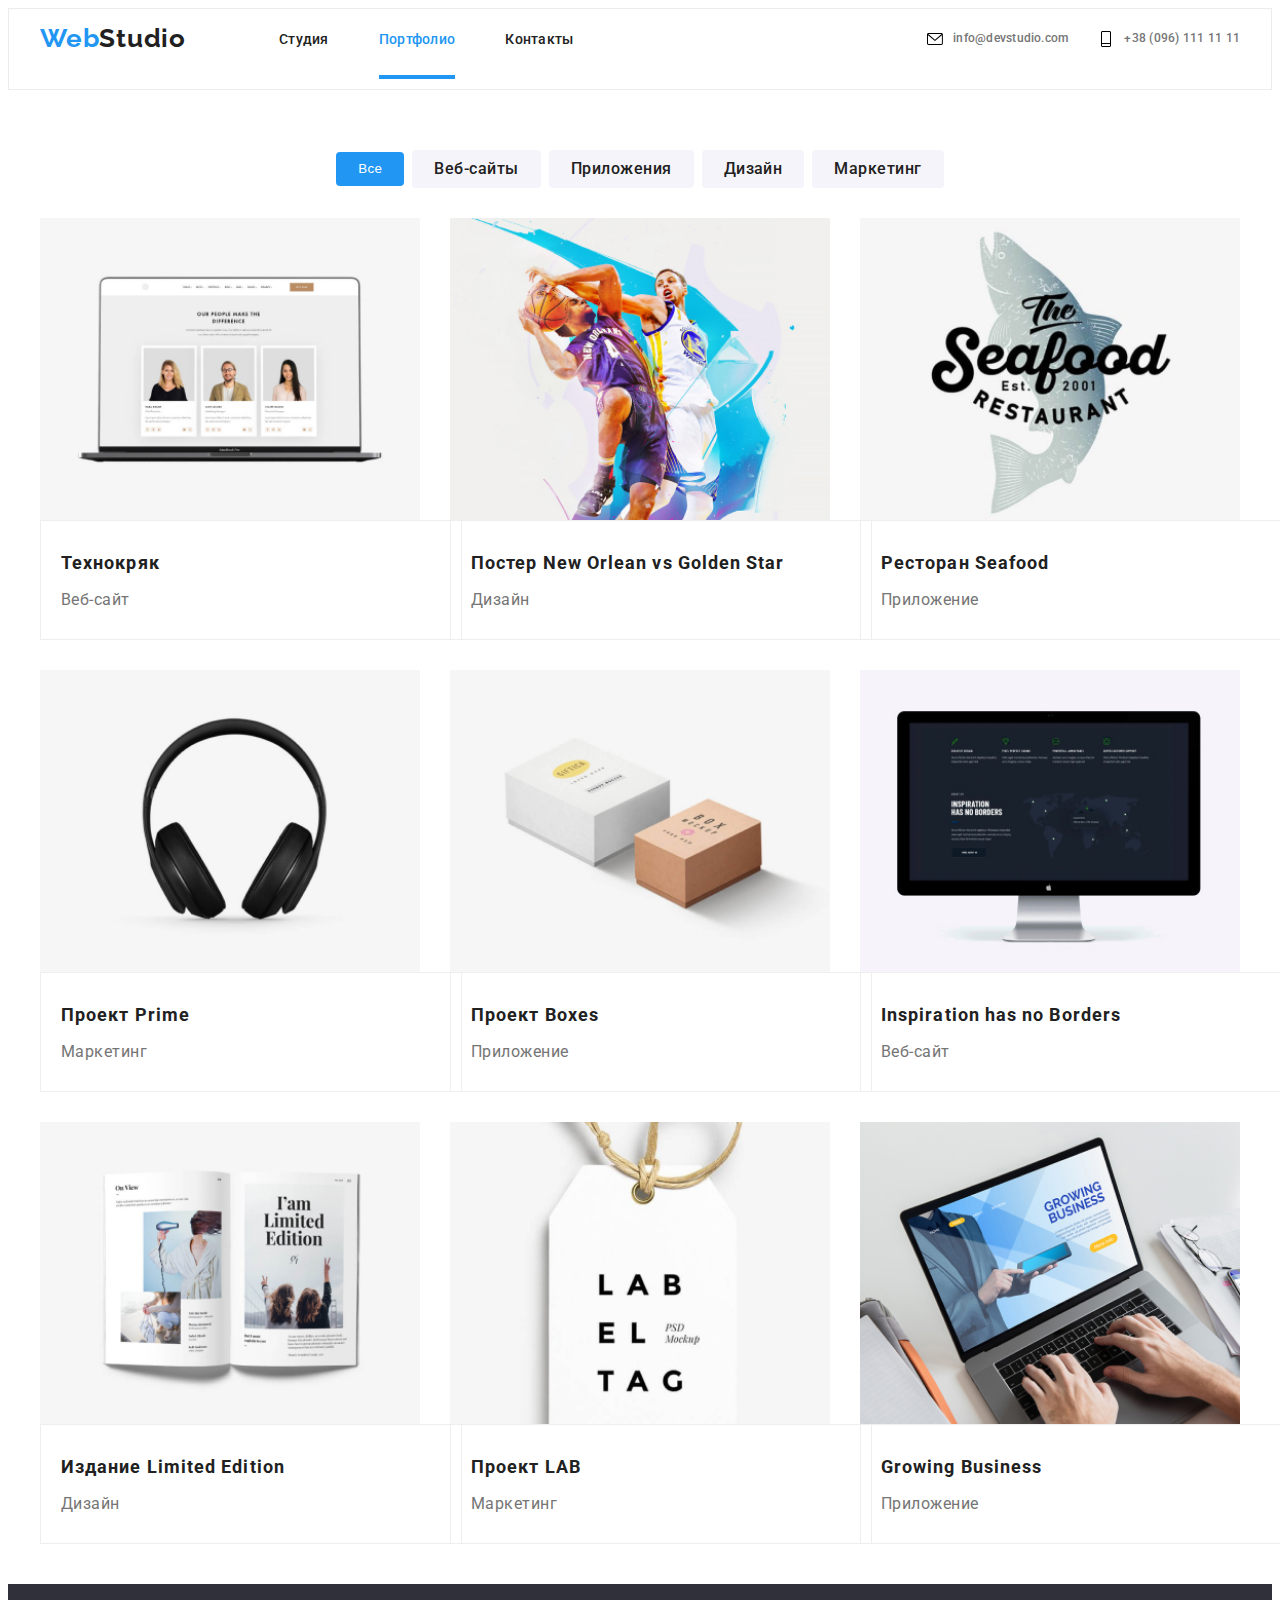
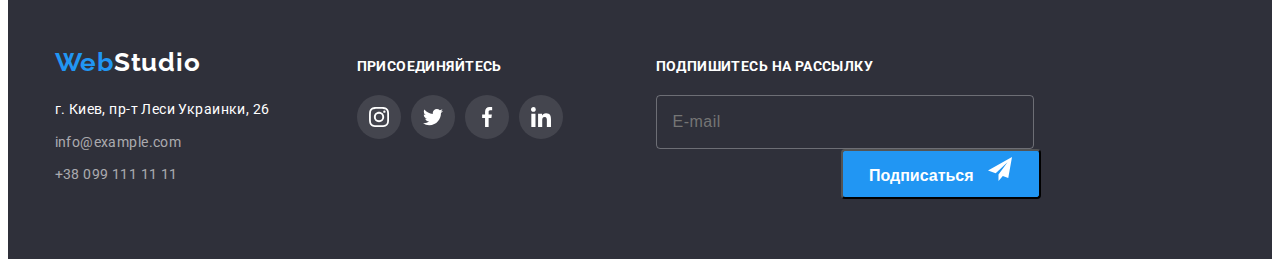
==== portfolio.html @ 45168a2f "дз 8" ====
<!DOCTYPE html>
<html lang="ru">

<head>
    <meta charset="UTF-8">
    <meta http-equiv="X-UA-Compatible" content="IE=edge">
    <meta name="viewport" content="width=device-width, initial-scale=1.0">
    <title>Homework-1</title>
    <link
        href="https://fonts.googleapis.com/css2?family=Raleway:wght@700&family=Roboto:wght@400;500;700;900&display=swap"
        rel="stylesheet">
    <link rel="stylesheet" href="https://cdnjs.cloudflare.com/ajax/libs/modern-normalize/1.1.0/modern-normalize.min.css"
        integrity="sha512-wpPYUAdjBVSE4KJnH1VR1HeZfpl1ub8YT/NKx4PuQ5NmX2tKuGu6U/JRp5y+Y8XG2tV+wKQpNHVUX03MfMFn9Q=="
        crossorigin="anonymous" referrerpolicy="no-referrer" />
    <link rel="stylesheet" href="./css/main.min.css">
</head>

<body>
    <!--Шапка сайта-->
    <header class="header">
        <div class="container">
            <div class="container-header">
                <nav class="nav">
                    <a href="./site.html" class="logo" lang="en"><span class="logo-blue">Web</span>Studio</a>
                    <button type="button" class="menu-toggle js-open-menu" aria-expanded="false"
                        aria-controls="mobile-menu">
                        <svg width="24" height="16">
                            <use class="icon-cross" href="./img/logo company/sprite.svg#icon-close-black"></use>
                            <use class="icon-menu" href="./img/logo company/sprite.svg#icon-menu_24px"> </use>
                        </svg>
                    </button>
                    <ul class="nav-site list">
                        <li class="item"> <a href="./index.html" class="link">Студия</a></li>
                        <li class="item"> <a href="./portfolio.html" class="link current">Портфолио</a></li>
                        <li class="item"> <a href="" class="link">Контакты</a></li>
                    </ul>
                </nav>
                <ul class="nav-auto list">
                    <li class="adress">
    
                        <a href="info@devstudio.com" class="adress-li">
                            <svg class="adress-svg">
                                <use href="./img/logo company/sprite.svg#icon-envelope"></use>
                            </svg>
                            info@devstudio.com</a>
                    </li>
                    <li class="nav-phone">
    
                        <a href="tel:+380961111111" class="adress-li">
                            <svg class="adress-svg">
                                <use href="./img/logo company/sprite.svg#icon-Vector"></use>
                            </svg>
                            +38 (096) 111 11 11</a>
                    </li>
                </ul>
            </div>
        </div>
    
    </header>
     <main >
        <section class="page">                   
             <div class="container">   
                <h1 class="hide">works</h1>
                <ul class="page-nav list">
                    <li class="page-work"><button type="button" class="button-all">Все</button></li>
                    <li class="page-work"><button type="button" class="button-port">Веб-сайты</button></li>
                    <li class="page-work"><button type="button" class="button-port">Приложения</button></li>
                    <li class="page-work"><button type="button" class="button-port">Дизайн</button></li>
                    <li class="page-work"><button type="button" class="button-port">Маркетинг</button></li>
                </ul>
                
                <ul class="photo list">
                    <li class="photo-item">                       
                          
                                <a href="" class="photo-a">                               
                                  <div class="overlay">
                                    <img src="./img/portfolio/img1.jpg" class="photo-img" alt="Технокряк">
                                    <p class="overlay-text">Ресурс предлагает комплексные предложения с разным уровнем функционала и сервисов.
                                        Все это
                                        позволит посетителю получить
                                        исчерпывающие сведения о компании или частном лице.</p>
                                  </div>
                                        
                                        <div class="text-container">
                                            <h2 class="title">Технокряк</h2>
                                            <p class="photo-text">Веб-сайт</p>                                            
                                        
                                        </div> 
                                
                                </a>
                                               
                        
                    </li>
                    <li class="photo-item">
                        <a href="" class="photo-a" >
                            <div class="overlay">
                                <img src="./img/portfolio/img2.jpg" class="photo-img" alt="Постер New Orlean vs Golden Star">
                                <p class="overlay-text">Ресурс предлагает комплексные предложения с разным уровнем функционала и сервисов. Все это
                                    позволит посетителю
                                    получить
                                    исчерпывающие сведения о компании или частном лице.</p>
                            </div>
                            <div class="text-container">
                                <h2 class="title">Постер <span lang="en">New Orlean vs Golden Star</span> </h2>
                                <p class="photo-text">Дизайн</p> 
                                
                            </div>
                        </a>                      
                
                    </li>
                    <li class="photo-item">
                        <a href="" class="photo-a" >
                            <div class="overlay">
                                <img src="./img/portfolio/img3.jpg" class="photo-img" alt="Ресторан Seafood">
                                <p class="overlay-text">Ресурс предлагает комплексные предложения с разным уровнем функционала и сервисов. Все это
                                    позволит посетителю получить
                                    исчерпывающие сведения о компании или частном лице.</p>
                            </div>
                            <div class="text-container">
                                <h2 class="title">Ресторан <span lang="en">Seafood</span></h2>
                                <p class="photo-text">Приложение</p>
                                
                            </div>
                        </a>                      
                
                    </li>
                    <li class="photo-item">
                        <a href="" class="photo-a" >
                            <div class="overlay">
                                <img src="./img/portfolio/img4.jpg" class="photo-img" alt="Проект Prime">
                                <p class="overlay-text">Ресурс предлагает комплексные предложения с разным уровнем функционала и сервисов. Все это
                                    позволит посетителю получить
                                    исчерпывающие сведения о компании или частном лице.</p>
                            </div>
                            <div class="text-container">
                                <h2 class="title">Проект <span lang="en">Prime</span></h2>
                                <p class="photo-text">Маркетинг</p>                                
                            
                            </div>
                        </a>
                       
                
                    </li>
                    <li class="photo-item">
                        <a href="" class="photo-a" >
                            <div class="overlay">
                                <img src="./img/portfolio/img5.jpg" class="photo-img" alt="Проект Boxes">
                                <p class="overlay-text">Ресурс предлагает комплексные предложения с разным уровнем функционала и сервисов. Все это
                                    позволит посетителю получить
                                    исчерпывающие сведения о компании или частном лице.</p>
                            </div>
                            <div class="text-container">
                                <h2 class="title">Проект <span lang="en">Boxes</span> </h2>
                                <p class="photo-text">Приложение</p>
                                
                            </div>
                        </a>               
                
                    </li>
                    <li class="photo-item">
                        <a href="" class="photo-a" >
                           <div class="overlay">
                                <img src="./img/portfolio/img6.jpg" class="photo-img" alt="Inspiration has no Borders">
                                <p class="overlay-text">Ресурс предлагает комплексные предложения с разным уровнем функционала и сервисов. Все это
                                    позволит посетителю
                                    получить
                                    исчерпывающие сведения о компании или частном лице.</p>
                           </div>
                            <div class="text-container">
                                <h2 lang="en" class="title">Inspiration has no Borders</h2>
                                <p class="photo-text">Веб-сайт</p>
                                
                            </div>
                        </a>                                       
                    </li>
                    <li class="photo-item">
                        <a href="" class="photo-a" >
                            <div class="overlay">
                                <img src="./img/portfolio/img7.jpg" class="photo-img" alt="Издание Limited Edition">
                                <p class="overlay-text">Ресурс предлагает комплексные предложения с разным уровнем функционала и сервисов. Все это
                                    позволит посетителю получить
                                    исчерпывающие сведения о компании или частном лице.</p>
                            </div>
                            <div class="text-container">
                                <h2 class="title">Издание <span lang="en">Limited Edition</span></h2>
                                <p class="photo-text">Дизайн</p>                               
                            
                            </div>
                        </a>
                        
                
                    </li>
                    <li class="photo-item">
                       <a href="" class="photo-a" >
                            <div class="overlay">
                                <img src="./img/portfolio/img8.jpg" class="photo-img" alt="Проект LAB">
                                <p class="overlay-text">Ресурс предлагает комплексные предложения с разным уровнем функционала и сервисов. Все это
                                    позволит посетителю получить
                                    исчерпывающие сведения о компании или частном лице.</p>
                            </div>
                            <div class="text-container">
                                <h2 class="title">Проект <span lang="en">LAB</span> </h2>
                                <p class="photo-text">Маркетинг</p>                               
                            
                            </div>
                       </a>
                
                    </li>
                    <li class="photo-item">
                       <a href="" class="photo-a" >
                            <div class="overlay">
                                <img src="./img/portfolio/img9.jpg" class="photo-img" alt="Growing Business">
                                <p class="overlay-text">Ресурс предлагает комплексные предложения с разным уровнем функционала и сервисов. Все это
                                    позволит посетителю
                                    получить
                                    исчерпывающие сведения о компании или частном лице.</p>
                            </div>
                            <div class="text-container">
                                <h2 lang="en" class="title">Growing Business</h2>
                                <p class="photo-text">Приложение</p>
                                
                            </div>
                       </a>
                
                    </li>
                </ul>
             </div>    
        </section>       

    </main>

    <!--Footer-->
    <footer class="hooter">
        <div class="container">
            <div class="container-hooter">
                <div class="container-adress">
                    <a href="./site.html" class="hooter-logo" lang="en"><span class="logo-blue">Web</span>Studio</a>
                    <address class="hooter-adress">
                        <p class="hooter-text">г. Киев, пр-т Леси Украинки, 26</p>
                        <ul class="list">
                            <li class="hooter-item">
                                <a href="info@example.com" class="hooter-link">info@example.com</a>
                            </li>
                            <li class="hooter-item">
                                <a href="+380991111111" class="hooter-link">+38 099 111 11 11</a>
                            </li>
                        </ul>
    
                    </address>
                </div>
                <div class="hooter-icon">
                    <p class="hooter-title">Присоединяйтесь</p>
                    <ul class="hooter-list list">
                        <li class="hooter-li">
                            <a href="" class="icon-logo"> <svg class="icon-svg">
                                    <use href="./img/icons/sprite.svg#icon-instagram"></use>
                                </svg></a>
                        </li>
                        <li class="hooter-li">
                            <a href="" class="icon-logo"> <svg class="icon-svg">
                                    <use href="./img/icons/sprite.svg#icon-twitter"></use>
                                </svg></a>
                        </li>
                        <li class="hooter-li">
                            <a href="" class="icon-logo"> <svg class="icon-svg">
                                    <use href="./img/icons/sprite.svg#icon-facebook"></use>
                                </svg></a>
                        </li>
                        <li class="hooter-li">
                            <a href="" class="icon-logo"> <svg class="icon-svg">
                                    <use href="./img/icons/sprite.svg#icon-linkedin"></use>
                                </svg></a>
    
                        </li>
                    </ul>
                </div>
                <div class="hooter-maile">
                    <p class="hooter-signature">Подпишитесь на рассылку</p>
                    <form class="form">
                        <input class="form-input" type="email" name="link" id="link" placeholder="E-mail">
                        <button class="form-btn" type="submit">Подписаться <svg class="form-svg">
                                <use href="./img/logo company/sprite.svg#icon-send"></use>
                            </svg>
                        </button>
    
                    </form>
                </div>
            </div>
    
        </div>
    
    </footer>
                <div data-modal class="hero-backdrop is-hidden">
                    <div class="modal">
                        <button data-modal-close type="button" class="button-modal">
                            <svg class="modal-svg">
                                <use href="./img/logo company/sprite.svg#icon-close-black"></use>
                            </svg>
                        </button>
                        <div>
                            <p class="modal-title">Оставьте свои данные, мы вам перезвоним</p>
                            <form>
                                <label class="modal-name" for="fio">Имя</label>
                                <div class="modal-container">
                                    <input type="text" name="fio" id="fio" class="modal-input">
                                    <svg class="modal-card">
                                        <use href="./img/logo company/sprite.svg#icon-person" class="svg"></use>
                                    </svg>
                
                                </div>
                
                                <label class="modal-name" for="phone">Телефон</label>
                                <div class="container-modal">
                                    <input type="tel" name="tel" id="phone" class="modal-input">
                                    <svg class="modal-card">
                                        <use href="./img/logo company/sprite.svg#icon-phone"></use>
                                    </svg>
                
                                </div>
                
                                <label class="modal-name" for="mail">Почта</label>
                                <div class="modal-container">
                                    <input type="email" name="mail" id="mail" class="modal-input">
                                    <svg class="modal-card">
                                        <use href="./img/logo company/sprite.svg#icon-email"></use>
                                    </svg>
                                </div>
                
                                <label class="modal-name" for="coment">Комментарий</label>
                                <textarea name="coment" id="coment" cols="30" rows="10" class="modal-coment"
                                    placeholder="Введите текст"></textarea>
                
                                <label class="checkbox-label">
                                    <input class="checkbox" type="checkbox" name="checkbox" value="topic">
                                    <span class="checkbox-icon"></span>Соглашаюсь с рассылкой и принимаю <span> <a href=""
                                            class="checkbox-item"> Условия договора</a></span>
                                </label>
                                <button type="submit" class="button-submit">Отправить</button>
                
                
                            </form>
                        </div>
                    </div>
                </div>
                <div class="menu-container js-menu-container" id="mobile-menu">
                    <button class="menu-toggle js-close-menu">
                        <svg class="menu-svg">
                            <use href="./img/logo company/sprite.svg#icon-close-black"> </use>
                        </svg>
                    </button>
                    <div class="mobile-menu">
                        <ul class="menu-site list">
                            <li class="menu-item"> <a href="" class="menu-link current">Студия</a></li>
                            <li class="menu-item"> <a href="./portfolio.html" class="menu-link">Портфолио</a></li>
                            <li class="menu-item"> <a href="" class="menu-link">Контакты</a></li>
                        </ul>
                
                        <div>
                            <ul class="menu-auto list">
                                <li class="menu-adress">
                                    <a href="tel:+380961111111" class="menu-phone">+38 (096) 111 11 11</a>
                
                                </li>
                                <li class="menu-adress">
                                    <a href="info@devstudio.com" class="menu-mail">info@devstudio.com</a>
                
                                </li>
                            </ul>
                            <ul class="menu-logo list">
                                <li class="menu-icon">
                                    <a href="" class="menu-text">Instagram</a>
                                </li>
                                <li class="menu-icon">
                                    <a href="" class="menu-text">Twitter</a>
                                </li>
                                <li class="menu-icon">
                                    <a href="" class="menu-text">Facebook</a>
                                </li>
                                <li class="menu-icon">
                                    <a href="" class="menu-text">LinkedIn</a>
                                </li>
                            </ul>
                        </div>
                    </div>
                </div>
<script src="./js/menu.js"></script>
<script src="./js/mobile-menu.js"></script>

</body>

</html>
---- css/main.min.css ----
body{background-color:#FFFF;color:#757575;font-family:Roboto, sans-serif}.list{list-style:none;margin-top:0;margin-bottom:0;padding-left:0}.hide{visibility:hidden;margin-top:0;margin-bottom:0;font-size:0}.container{padding-left:15px;padding-right:15px;margin-left:auto;margin-right:auto}@media screen and (min-width: 480px){.container{width:480px}}@media screen and (min-width: 767px){.container{width:768px}}@media screen and (min-width: 1200px){.container{width:1200px}}.container-header{height:60px}@media screen and (min-width: 767px){.container-header{display:-webkit-box;display:-ms-flexbox;display:flex}}@media screen and (min-width: 1200px){.container-header{display:-webkit-box;display:-ms-flexbox;display:flex;-webkit-box-align:center;-ms-flex-align:center;align-items:center}}@media screen and (min-width: 480px){.container-hero{width:100%}}@media screen and (min-width: 767px){.container-hero{width:100%}}@media screen and (min-width: 1200px){.container-hero{width:1600px}}@media screen and (min-width: 767px){.container-features{display:-webkit-box;display:-ms-flexbox;display:flex;-ms-flex-wrap:wrap;flex-wrap:wrap;-webkit-box-pack:center;-ms-flex-pack:center;justify-content:center;-webkit-box-align:center;-ms-flex-align:center;align-items:center;-webkit-box-align:baseline;-ms-flex-align:baseline;align-items:baseline;margin:-15px}}@media screen and (min-width: 1200px){.container-features{display:-webkit-box;display:-ms-flexbox;display:flex;-ms-flex-wrap:nowrap;flex-wrap:nowrap;margin:-15px}}@media screen and (min-width: 480px){.container-work{display:none}}@media screen and (min-width: 767px){.container-work{display:none}}@media screen and (min-width: 1200px){.container-work{display:-webkit-box;display:-ms-flexbox;display:flex;-webkit-box-pack:center;-ms-flex-pack:center;justify-content:center}}.container-customer{margin-left:auto;margin-right:auto}.container-team{margin-left:auto;margin-right:auto}@media screen and (min-width: 767px){.container-team{display:-webkit-box;display:-ms-flexbox;display:flex;-ms-flex-wrap:wrap;flex-wrap:wrap;margin:-15px;padding:0}}@media screen and (min-width: 1200px){.container-team{display:-webkit-box;display:-ms-flexbox;display:flex;-webkit-box-pack:center;-ms-flex-pack:center;justify-content:center}}@media screen and (min-width: 767px){.container-hooter{display:-webkit-box;display:-ms-flexbox;display:flex;-ms-flex-wrap:wrap;flex-wrap:wrap;-webkit-box-pack:center;-ms-flex-pack:center;justify-content:center;-webkit-box-align:center;-ms-flex-align:center;align-items:center;-webkit-box-align:baseline;-ms-flex-align:baseline;align-items:baseline;-ms-flex-pack:distribute;justify-content:space-around}}@media screen and (min-width: 1200px){.container-hooter{-webkit-box-pack:center;-ms-flex-pack:center;justify-content:center;-ms-flex-wrap:nowrap;flex-wrap:nowrap}}.container-adress{margin-bottom:60px}@media screen and (min-width: 1200px){.container-adress{display:inline;-webkit-box-orient:vertical;-webkit-box-direction:normal;-ms-flex-direction:column;flex-direction:column}}@media screen and (min-width: 767px){.container-adress{display:inline;margin-bottom:0}}.container-modal{position:relative;margin-bottom:10px}.container-form{margin-left:auto;margin-right:auto;margin-top:60px}@media screen and (min-width: 767px){.container-form{margin-left:auto}}@media screen and (min-width: 1200px){.container-form{margin-top:0}}.list{list-style:none;margin-top:0;margin-bottom:0;padding-left:0}.menu-container{position:absolute;top:0;left:0;padding:48px 40px;width:100vw;height:100vh;background:#FFFF;-webkit-box-shadow:0px 4px 8px rgba(0,0,0,0.04),0px 2px 4px rgba(0,0,0,0.08),0px 1px 3px rgba(0,0,0,0.16);box-shadow:0px 4px 8px rgba(0,0,0,0.04),0px 2px 4px rgba(0,0,0,0.08),0px 1px 3px rgba(0,0,0,0.16);-webkit-transform:translatex(100%);transform:translatex(100%);-webkit-transition:-webkit-transform 250ms cubic-bezier(0.4, 0, 0.2, 1);transition:-webkit-transform 250ms cubic-bezier(0.4, 0, 0.2, 1);transition:transform 250ms cubic-bezier(0.4, 0, 0.2, 1);transition:transform 250ms cubic-bezier(0.4, 0, 0.2, 1), -webkit-transform 250ms cubic-bezier(0.4, 0, 0.2, 1)}.menu-container.is-open{-webkit-transform:translatex(0);transform:translatex(0)}.mobile-menu{display:-webkit-box;display:-ms-flexbox;display:flex;-webkit-box-orient:vertical;-webkit-box-direction:normal;-ms-flex-direction:column;flex-direction:column;height:100vh}.menu{position:absolute;top:0;left:0;padding:48px 40px;opacity:1}@media screen and (min-width: 480px){.menu{width:480px}}.menu.is-open{opacity:0}.menu-svg{width:19px;height:19px;color:#212121}.menu-auto{margin-bottom:60px}.menu-item{margin-bottom:32px;width:139px;height:48px;left:40px;top:48px;color:#2196F3}.menu-link{font-family:'Roboto';font-style:normal;font-weight:500;font-size:40px;line-height:47px;text-align:center;letter-spacing:0.02em;color:#212121;text-decoration:none}.menu-link.current{color:#2196F3}.menu-adress{margin-bottom:32px}.menu-adress:last-child{margin-bottom:0}.menu-mail{font-family:'Roboto';font-style:normal;font-weight:500;font-size:24px;line-height:1.2;letter-spacing:0.02em;text-decoration:none;color:#757575}.menu-phone{font-family:'Roboto';font-style:normal;font-weight:500;font-size:34px;line-height:1.2;text-decoration:none;letter-spacing:0.02em;color:#2196F3}.menu-logo{display:-webkit-box;display:-ms-flexbox;display:flex;-webkit-box-pack:center;-ms-flex-pack:center;justify-content:center}.menu-icon{border-right:1px solid rgba(33,33,33,0.2);padding-left:10px}.menu-icon:last-child{margin-right:0;border-right:0}.menu-text{margin-right:20px;font-family:'Roboto';font-style:normal;font-weight:500;font-size:18px;line-height:1.2;text-decoration:none;letter-spacing:0.02em;color:#2196F3;padding-right:10px}.menu-site{-webkit-box-flex:0.8;-ms-flex-positive:0.8;flex-grow:0.8}@media screen and (min-width: 767px){.menu{display:none}}@media screen and (min-width: 1200px){.menu{display:none}}.header{position:relative;height:60px;border:1px solid #ECECEC;background-color:#FFFF;font-weight:500;font-size:14px;line-height:1.14;letter-spacing:0.02em}.header .adress{margin:0}.header .adress-li{-webkit-transition:color 250ms cubic-bezier(0.4, 0, 0.2, 1),fill 250ms cubic-bezier(0.4, 0, 0.2, 1);transition:color 250ms cubic-bezier(0.4, 0, 0.2, 1),fill 250ms cubic-bezier(0.4, 0, 0.2, 1);color:#757575;text-decoration:none}.header .adress-li:hover,.header .adress-li:focus{color:#2196F3;fill:#2196F3}.header .item+.item{margin-left:50px}.header .link{position:relative;-webkit-transition:color 250ms cubic-bezier(0.4, 0, 0.2, 1);transition:color 250ms cubic-bezier(0.4, 0, 0.2, 1);color:#212121;text-decoration:none}.header .link:hover,.header .link:focus{color:#2196F3}.header .link.current{position:relative;text-decoration:none;color:#2196F3;padding-bottom:32px}.header .link.current::after{content:"";position:absolute;display:inline-block;left:0;bottom:0;width:100%;height:4px;border:2px;background-color:#2196F3}.header .nav{display:-webkit-box;display:-ms-flexbox;display:flex}.header .nav-site{display:none}.header .nav-auto{display:none}@media screen and (min-width: 767px){.header{height:80px}.header .nav{display:-webkit-box;display:-ms-flexbox;display:flex;-webkit-box-align:center;-ms-flex-align:center;align-items:center}.header .nav-site{display:-webkit-box;display:-ms-flexbox;display:flex;margin-left:88px}.header .nav-auto{display:-webkit-box;display:-ms-flexbox;display:flex;margin-left:auto;-webkit-box-orient:vertical;-webkit-box-direction:normal;-ms-flex-direction:column;flex-direction:column;-webkit-box-pack:center;-ms-flex-pack:center;justify-content:center}.header .link{width:49px;height:16px;font-weight:500;font-size:14px;line-height:1.2;letter-spacing:0.02em}.header .nav-phone{padding-bottom:21px}.header .adress{padding-top:21px;margin-bottom:10px}.header .adress:last-child{margin-bottom:0}.header .adress-svg{width:14px;height:14px;margin-right:8px;color:#757575}.header .adress-li{display:-webkit-box;display:-ms-flexbox;display:flex;font-weight:500;font-size:12px;line-height:1.2;letter-spacing:0.02em}}@media screen and (min-width: 1200px){.header .nav-site{margin-left:93px}.header .nav-auto{display:-webkit-box;display:-ms-flexbox;display:flex;-webkit-box-orient:horizontal;-webkit-box-direction:normal;-ms-flex-direction:row;flex-direction:row;margin-left:auto}.header .nav-phone{padding-top:32px;padding-bottom:32px}.header .adress{margin-bottom:0;margin-right:30px;margin-left:auto;font-weight:500;font-size:14px;line-height:1.2;letter-spacing:0.02em;padding-top:32px;padding-bottom:32px}.header .adress:last-child{margin-right:0}.header .adress-svg{width:16px;height:16px;margin-right:10px;color:#757575}.header .adress-li{margin-right:10px}.header .adress-li:last-child{margin-right:0}}.current{position:relative}.current::after{content:"";position:absolute;display:inline-block;left:0;bottom:0;width:100%;height:4px;border:2px;background-color:#2196F3}.icon-cross{width:19px;height:19px;margin-left:auto}@media screen and (min-width: 767px){.icon-cross{width:19px;height:19px;margin-left:auto}}.logo{padding-top:16px;padding-bottom:16px;color:#212121;font-family:'Raleway';font-style:normal;font-weight:700;font-size:26px;line-height:1.2;letter-spacing:0.03em;text-decoration:none;font-weight:700;font-size:24px;line-height:28px;letter-spacing:0.03em}.logo:hover{color:#757575}.logo-blue{color:#2196F3}.logo-blue:hover{color:#757575}@media screen and (min-width: 767px){.logo{padding-top:26px;padding-bottom:26px}.logo .item{padding-top:32px;padding-bottom:32px}}@media screen and (min-width: 1200px){.logo{padding-top:24px;padding-bottom:24px;font-family:'Raleway';font-style:normal;font-weight:700;font-size:26px;line-height:1.2;letter-spacing:0.03em}}@media screen and (min-width: 767px){.item{padding-top:32px;padding-bottom:32px}}.button{padding:10px 32px;margin-left:auto;margin-right:auto;-webkit-transition:#F5F4FA 250ms var(--timing-function);transition:#F5F4FA 250ms var(--timing-function);background-color:#2196F3;color:#FFFF;-webkit-box-shadow:0px 4px 4px rgba(0,0,0,0.15);box-shadow:0px 4px 4px rgba(0,0,0,0.15);font-weight:700;font-size:16px;line-height:1.88;-webkit-box-align:center;-ms-flex-align:center;align-items:center;letter-spacing:0.06em;border:0;border-radius:4px}.button:hover,.button:focus{background:#188CE8;-webkit-box-shadow:0px 4px 4px rgba(0,0,0,0.15);box-shadow:0px 4px 4px rgba(0,0,0,0.15);border-radius:4px}.button-menu{position:absolute;top:21px;right:21px;padding:0;width:19px;height:19px;border:none;background-color:#FFFF}.button-modal{position:absolute;display:-webkit-box;display:-ms-flexbox;display:flex;-webkit-box-align:center;-ms-flex-align:center;align-items:center;width:30px;height:30px;top:8px;right:8px;border-radius:50%;-webkit-transition:background-color 250ms cubic-bezier(0.4, 0, 0.2, 1);transition:background-color 250ms cubic-bezier(0.4, 0, 0.2, 1);background:#FFFF;border:1px solid rgba(0,0,0,0.1)}.button-modal:hover,.button-modal:focus{fill:#2196F3}.button-submit{display:-webkit-box;display:-ms-flexbox;display:flex;-ms-flex-wrap:wrap;flex-wrap:wrap;-webkit-box-pack:center;-ms-flex-pack:center;justify-content:center;-webkit-box-align:center;-ms-flex-align:center;align-items:center;margin-left:auto;margin-right:auto;width:200px;height:50px;border:0;background-color:#2196F3;color:#FFFF;-webkit-box-shadow:0px 4px 4px rgba(0,0,0,0.15);box-shadow:0px 4px 4px rgba(0,0,0,0.15);border-radius:4px}.button-port{border:0;border-radius:4px;padding:6px 22px;-webkit-transition:background-color 250ms cubic-bezier(0.4, 0, 0.2, 1),color 250ms cubic-bezier(0.4, 0, 0.2, 1),-webkit-box-shadow 250ms cubic-bezier(0.4, 0, 0.2, 1);transition:background-color 250ms cubic-bezier(0.4, 0, 0.2, 1),color 250ms cubic-bezier(0.4, 0, 0.2, 1),-webkit-box-shadow 250ms cubic-bezier(0.4, 0, 0.2, 1);transition:background-color 250ms cubic-bezier(0.4, 0, 0.2, 1),color 250ms cubic-bezier(0.4, 0, 0.2, 1),box-shadow 250ms cubic-bezier(0.4, 0, 0.2, 1);transition:background-color 250ms cubic-bezier(0.4, 0, 0.2, 1),color 250ms cubic-bezier(0.4, 0, 0.2, 1),box-shadow 250ms cubic-bezier(0.4, 0, 0.2, 1),-webkit-box-shadow 250ms cubic-bezier(0.4, 0, 0.2, 1);font-family:'Roboto';font-style:normal;font-weight:500;font-size:16px;line-height:1.62;text-align:center;letter-spacing:0.03em;background-color:#F5F4FA;color:#212121}.button-port:hover,.button-port:focus{background-color:#2196F3;color:#FFFF;-webkit-box-shadow:0px 3px 1px rgba(0,0,0,0.1),0px 1px 2px rgba(0,0,0,0.08),0px 2px 2px rgba(0,0,0,0.12);box-shadow:0px 3px 1px rgba(0,0,0,0.1),0px 1px 2px rgba(0,0,0,0.08),0px 2px 2px rgba(0,0,0,0.12)}.button-all{border:0;border-radius:4px;padding:6px 22px;-webkit-transition:background-color 250ms cubic-bezier(0.4, 0, 0.2, 1),color 250ms cubic-bezier(0.4, 0, 0.2, 1);transition:background-color 250ms cubic-bezier(0.4, 0, 0.2, 1),color 250ms cubic-bezier(0.4, 0, 0.2, 1);background-color:#2196F3;color:#FFFF;font-weight:500;line-height:1.62;text-align:center;letter-spacing:0.03em}.button-all:hover,.button-all:focus{background-color:#F5F4FA;color:#212121;-webkit-box-shadow:0px 3px 1px rgba(0,0,0,0.1),0px 1px 2px rgba(0,0,0,0.08),0px 2px 2px rgba(0,0,0,0.12);box-shadow:0px 3px 1px rgba(0,0,0,0.1),0px 1px 2px rgba(0,0,0,0.08),0px 2px 2px rgba(0,0,0,0.12)}.menu-toggle{position:absolute;display:-webkit-inline-box;display:-ms-inline-flexbox;display:inline-flex;padding:0;top:21px;right:21px;border:none;background-color:transparent}.menu-toggle:hover,.menu-toggle:focus{fill:#2196F3}.menu-toggle.is-open:hover,.menu-toggle.is-open:focus{fill:#2196F3}.menu-toggle .icon-menu{display:block}.menu-toggle .icon-cross{display:none}.menu-toggle.is-open .icon-cross{display:block}.menu-toggle.is-open .icon-menu{display:none}@media screen and (min-width: 767px){.menu-toggle{display:none}}@media screen and (min-width: 1200px){.menu-toggle{display:none}}.third-text{margin-top:0;margin-bottom:10px;color:#212121;font-weight:700;font-size:14px;line-height:16px;letter-spacing:0.03em;text-transform:uppercase}@media screen and (min-width: 1200px){.third-text{text-align:left}}.p-text{margin-top:0;margin-bottom:0;width:100%;text-align:left;font-size:14px;line-height:1.71;letter-spacing:0.03em}.second-title{margin-top:0;margin-bottom:30px;color:#212121;font-weight:700;font-size:36px;line-height:42px;text-align:center;letter-spacing:0.03em}@media screen and (min-width: 1200px){.second-title{margin-bottom:50px}}.hero{height:600px;margin-left:auto;margin-right:auto;padding-top:200px;padding-bottom:200px;background-color:#2F303A;background-image:-webkit-gradient(linear, left top, right top, from(rgba(47,48,58,0.4)), to(rgba(47,48,58,0.4))),url("../img/sm/header_sm.jpg");background-image:linear-gradient(to right, rgba(47,48,58,0.4), rgba(47,48,58,0.4)),url("../img/sm/header_sm.jpg");background-size:cover;background-position:center;background-repeat:no-repeat;color:#FFFF;text-align:center}@media (min-device-pixel-ratio: 2), (-webkit-min-device-pixel-ratio: 2), (min-resolution: 192dpi), (min-resolution: 2dppx){.hero{background-image:-webkit-gradient(linear, left top, right top, from(rgba(47,48,58,0.4)), to(rgba(47,48,58,0.4))),url("../img/sm/header_sm@2x.jpg");background-image:linear-gradient(to right, rgba(47,48,58,0.4), rgba(47,48,58,0.4)),url("../img/sm/header_sm@2x.jpg")}}.hero-title{max-width:360px;margin-top:0;margin-bottom:30px;margin-left:auto;margin-right:auto;font-style:normal;font-weight:900;font-size:26px;line-height:1.62;letter-spacing:0.06em;text-transform:uppercase}@media screen and (min-width: 480px){.hero{height:400px;padding-top:118px;padding-bottom:118px}}@media screen and (min-width: 767px){.hero{background-image:-webkit-gradient(linear, left top, right top, from(rgba(47,48,58,0.4)), to(rgba(47,48,58,0.4))),url("../img/mid/header_md.jpg");background-image:linear-gradient(to right, rgba(47,48,58,0.4), rgba(47,48,58,0.4)),url("../img/mid/header_md.jpg")}}@media screen and (min-width: 767px) and (min-device-pixel-ratio: 2), screen and (min-width: 767px) and (-webkit-min-device-pixel-ratio: 2), screen and (min-width: 767px) and (min-resolution: 192dpi), screen and (min-width: 767px) and (min-resolution: 2dppx){.hero{background-image:-webkit-gradient(linear, left top, right top, from(rgba(47,48,58,0.4)), to(rgba(47,48,58,0.4))),url("../img/mid/header_md@2x.jpg");background-image:linear-gradient(to right, rgba(47,48,58,0.4), rgba(47,48,58,0.4)),url("../img/mid/header_md@2x.jpg")}}@media screen and (min-width: 1200px){.hero{height:600px;padding-top:200px;padding-bottom:200px;width:1600px;background-image:-webkit-gradient(linear, left top, right top, from(rgba(47,48,58,0.4)), to(rgba(47,48,58,0.4))),url("../img/lg/header_lg.jpg");background-image:linear-gradient(to right, rgba(47,48,58,0.4), rgba(47,48,58,0.4)),url("../img/lg/header_lg.jpg")}}@media screen and (min-width: 1200px) and (min-device-pixel-ratio: 2), screen and (min-width: 1200px) and (-webkit-min-device-pixel-ratio: 2), screen and (min-width: 1200px) and (min-resolution: 192dpi), screen and (min-width: 1200px) and (min-resolution: 2dppx){.hero{background-image:-webkit-gradient(linear, left top, right top, from(rgba(47,48,58,0.4)), to(rgba(47,48,58,0.4))),url("../img/lg/header_lg@2x.jpg");background-image:linear-gradient(to right, rgba(47,48,58,0.4), rgba(47,48,58,0.4)),url("../img/lg/header_lg@2x.jpg")}}@media screen and (min-width: 1200px){.hero-title{max-width:696px;font-size:44px;line-height:1.36}}.features{margin-left:auto;margin-right:auto;padding-top:60px;padding-bottom:60px}.features-item{margin-bottom:30px;text-align:center}.features-a{display:-webkit-box;display:-ms-flexbox;display:flex;-ms-flex-wrap:wrap;flex-wrap:wrap;-webkit-box-pack:center;-ms-flex-pack:center;justify-content:center;-webkit-box-align:center;-ms-flex-align:center;align-items:center;width:100%;height:120px;margin-bottom:30px;background:#F5F4FA;border-radius:4px}.features-icon{width:70px;height:120px;border:0;color:#212121}@media screen and (min-width: 480px){.features-item{text-align:center}.features-a{width:450px;height:120px;margin-bottom:30px;background:#F5F4FA;border-radius:4px}.features-icon{width:70px;height:120px;border:0;color:#212121}}@media screen and (min-width: 767px){.features-item{width:calc((100% - 60px) / 2);margin:15px}.features-a{width:100%;height:120px;margin-bottom:30px;background:#F5F4FA;border-radius:4px}}@media screen and (min-width: 1200px){.features-item{width:calc((100% - 120px) / 4);margin-bottom:0}}.features-a{display:-webkit-box;display:-ms-flexbox;display:flex;-ms-flex-wrap:wrap;flex-wrap:wrap;-webkit-box-pack:center;-ms-flex-pack:center;justify-content:center;-webkit-box-align:center;-ms-flex-align:center;align-items:center;width:100%;height:120px;margin-bottom:30px}.features-icon:hover{fill:#2196F3}.work{display:none}@media screen and (min-width: 1200px){.work{display:-webkit-box;display:-ms-flexbox;display:flex;padding-bottom:94px}.work-position{position:relative}.work-img{display:block;max-width:370px;height:auto}.work-text{position:absolute;display:-webkit-box;display:-ms-flexbox;display:flex;-webkit-box-pack:center;-ms-flex-pack:center;justify-content:center;-webkit-box-align:center;-ms-flex-align:center;align-items:center;width:100%;height:70px;margin:0;bottom:0;left:0;font-weight:700;font-size:14px;line-height:1.2;text-align:center;letter-spacing:0.03em;text-transform:uppercase;background:rgba(47,48,58,0.8);color:#FFFF}}.work-item+.work-item{margin-left:30px}.team{padding-top:60px;padding-bottom:60px;margin-left:auto;margin-right:auto;background-color:#F5F4FA}@media screen and (min-width: 1200px){.team{padding-top:94px;padding-bottom:94px}}.team-photo{margin:15px;background-color:#FFFF;-webkit-box-shadow:0px 1px 3px rgba(0,0,0,0.12),0px 1px 1px rgba(0,0,0,0.14),0px 2px 1px rgba(0,0,0,0.2);box-shadow:0px 1px 3px rgba(0,0,0,0.12),0px 1px 1px rgba(0,0,0,0.14),0px 2px 1px rgba(0,0,0,0.2);border-radius:0px 0px 4px 4px}@media screen and (min-width: 480px){.team-photo{width:450px}}@media screen and (min-width: 768px){.team-photo{width:calc((100% - 60px)/2);height:100%}}@media screen and (min-width: 1200px){.team-photo{width:calc((100% - 120px)/4);height:100%}}.team-title{margin-top:0;margin-bottom:10px;color:#212121;font-weight:500;font-size:16px;line-height:1.2;letter-spacing:0.03em;text-align:center}.team-text{margin-top:0;margin-bottom:16px;font-size:16px;line-height:1.2;letter-spacing:0.03em;text-align:center}.team-icon{display:-webkit-box;display:-ms-flexbox;display:flex;-webkit-box-pack:center;-ms-flex-pack:center;justify-content:center;padding-bottom:24px}.team-logo{display:-webkit-box;display:-ms-flexbox;display:flex;-ms-flex-wrap:wrap;flex-wrap:wrap;-webkit-box-pack:center;-ms-flex-pack:center;justify-content:center;-webkit-box-align:center;-ms-flex-align:center;align-items:center;-webkit-transition:background-color 250ms cubic-bezier(0.4, 0, 0.2, 1),fill 250ms cubic-bezier(0.4, 0, 0.2, 1),color 250ms cubic-bezier(0.4, 0, 0.2, 1);transition:background-color 250ms cubic-bezier(0.4, 0, 0.2, 1),fill 250ms cubic-bezier(0.4, 0, 0.2, 1),color 250ms cubic-bezier(0.4, 0, 0.2, 1);width:44px;height:44px;border-radius:50%}.team-logo:hover,.team-logo:focus,.team-logo:hover .team-svg,.team-logo:focus .team-svg{background-color:#2196F3;fill:#FFFF;color:#FFFF}.team-img{width:100%;margin-bottom:30px}@media screen and (min-width: 480px){.team-img{width:450px}}@media screen and (min-width: 767px){.team-img{display:-webkit-box;display:-ms-flexbox;display:flex;width:100%;height:100%}}@media screen and (min-width: 1200px){.team-img{width:100%;height:100%}}.team-svg{width:20px;height:20px;fill:#AFB1B8}.icon+.icon{margin-left:10px}.customer{margin-left:auto;margin-right:auto;padding-top:60px;padding-bottom:60px}.customer-icon{width:100%}@media screen and (min-width: 1200px){.customer{padding-top:94px;padding-bottom:94px}}.customer-title{margin-top:0;margin-bottom:30px;font-style:normal;font-weight:700;font-size:36px;line-height:1.17;text-align:center;letter-spacing:0.03em;color:#212121}@media screen and (min-width: 1200px){.customer-title{margin-bottom:50px}}.customer-list{display:-webkit-box;display:-ms-flexbox;display:flex;-ms-flex-wrap:wrap;flex-wrap:wrap;-webkit-box-pack:center;-ms-flex-pack:center;justify-content:center;-webkit-box-align:center;-ms-flex-align:center;align-items:center}@media screen and (min-width: 480px){.customer-list{display:-webkit-box;display:-ms-flexbox;display:flex;-ms-flex-wrap:wrap;flex-wrap:wrap;-webkit-box-pack:center;-ms-flex-pack:center;justify-content:center;-webkit-box-align:center;-ms-flex-align:center;align-items:center}}@media screen and (min-width: 767px){.customer-list{display:-webkit-box;display:-ms-flexbox;display:flex;-ms-flex-wrap:wrap;flex-wrap:wrap;-webkit-box-pack:center;-ms-flex-pack:center;justify-content:center;-webkit-box-align:center;-ms-flex-align:center;align-items:center;margin:-15px}}@media screen and (min-width: 1200px){.customer-list{display:-webkit-box;display:-ms-flexbox;display:flex;-ms-flex-wrap:wrap;flex-wrap:wrap;-webkit-box-pack:center;-ms-flex-pack:center;justify-content:center;-webkit-box-align:center;-ms-flex-align:center;align-items:center}}.customer-icon{width:calc((100% - 60px)/2);margin:15px}@media screen and (min-width: 480px){.customer-icon{width:calc((100% - 60px)/2)}}@media screen and (min-width: 767px){.customer-icon{display:-webkit-box;display:-ms-flexbox;display:flex;-ms-flex-wrap:wrap;flex-wrap:wrap;-webkit-box-pack:center;-ms-flex-pack:center;justify-content:center;-webkit-box-align:center;-ms-flex-align:center;align-items:center;width:calc((100% - 90px)/3)}}@media screen and (min-width: 1200px){.customer-icon{width:calc((100% - 180px)/6)}}@media screen and (min-width: 480px){.customer-logo{display:-webkit-box;display:-ms-flexbox;display:flex;-ms-flex-wrap:wrap;flex-wrap:wrap;-webkit-box-pack:center;-ms-flex-pack:center;justify-content:center;-webkit-box-align:center;-ms-flex-align:center;align-items:center;width:100%;height:100%;border:1px solid #AFB1B8;-webkit-box-sizing:border-box;box-sizing:border-box;border-radius:4px}.customer-logo:hover,.customer-logo:focus{border:1px solid #2196F3}.customer-logo:hover .customer-svg,.customer-logo:focus .customer-svg{fill:#2196F3}}@media screen and (min-width: 767px){.customer-logo{display:-webkit-box;display:-ms-flexbox;display:flex;-ms-flex-wrap:wrap;flex-wrap:wrap;-webkit-box-pack:center;-ms-flex-pack:center;justify-content:center;-webkit-box-align:center;-ms-flex-align:center;align-items:center;width:226px;height:92px}}@media screen and (min-width: 1200px){.customer-logo{display:-webkit-box;display:-ms-flexbox;display:flex;-ms-flex-wrap:wrap;flex-wrap:wrap;-webkit-box-pack:center;-ms-flex-pack:center;justify-content:center;-webkit-box-align:center;-ms-flex-align:center;align-items:center}}.customer-svg{width:106px;height:60px;-webkit-transition:fill 250ms cubic-bezier(0.4, 0, 0.2, 1);transition:fill 250ms cubic-bezier(0.4, 0, 0.2, 1);fill:#AFB1B8}.hooter{margin-left:auto;margin-right:auto;padding-top:60px;padding-bottom:60px;background-color:#2F303A}.hooter-logo{display:-webkit-box;display:-ms-flexbox;display:flex;margin-bottom:20px;-webkit-box-pack:center;-ms-flex-pack:center;justify-content:center;font-family:'Raleway';font-style:normal;font-weight:700;font-size:26px;line-height:1.2;letter-spacing:0.03em;text-decoration:none;color:#FFFF}.hooter-logo:hover,.hooter-logo:focus{color:#757575}.hooter-text{margin-top:0;margin-bottom:9px;font-style:normal;font-size:14px;line-height:1.71;letter-spacing:0.03em;text-align:center;color:#FFFF}.hooter-icon{margin-bottom:60px}.hooter-item{margin-bottom:8px;text-align:center}.hooter-item:last-child{margin-bottom:0}.hooter-link{-webkit-transition:color 250ms cubic-bezier(0.4, 0, 0.2, 1);transition:color 250ms cubic-bezier(0.4, 0, 0.2, 1);font-style:normal;font-size:14px;line-height:1.71;letter-spacing:0.03em;text-decoration:none;color:rgba(255,255,255,0.6)}.hooter-link:hover,.hooter-link:focus{color:#2196F3}.hooter-title{margin-top:0;margin-bottom:20px;font-style:normal;font-weight:700;font-size:14px;line-height:1.2;letter-spacing:0.03em;text-transform:uppercase;text-align:center;color:#FFFF}.hooter-signature{display:-webkit-box;display:-ms-flexbox;display:flex;margin-bottom:20px;-webkit-box-pack:center;-ms-flex-pack:center;justify-content:center;font-weight:700;font-size:14px;line-height:1.2;letter-spacing:0.03em;text-transform:uppercase;color:#FFFF}@media screen and (min-width: 1200px){.hooter-signature{-webkit-box-pack:left;-ms-flex-pack:left;justify-content:left}}.hooter-list{display:-webkit-box;display:-ms-flexbox;display:flex;-webkit-box-pack:center;-ms-flex-pack:center;justify-content:center}@media screen and (min-width: 767px){.hooter-icon{margin-bottom:0}.hooter-maile{margin-top:60px}}@media screen and (min-width: 1200px){.hooter-icon{margin-left:70px}.hooter-maile{margin-top:0;margin-left:93px}.hooter-text{display:-webkit-box;display:-ms-flexbox;display:flex;width:232px}.hooter-logo{-webkit-box-pack:start;-ms-flex-pack:start;justify-content:flex-start}.hooter-item{display:-webkit-box;display:-ms-flexbox;display:flex;-webkit-box-pack:start;-ms-flex-pack:start;justify-content:flex-start}.hooter-title{text-align:left}}.hooter-logo{display:-webkit-box;display:-ms-flexbox;display:flex;margin-bottom:20px;font-family:'Raleway';font-style:normal;font-weight:700;font-size:26px;line-height:1.2;letter-spacing:0.03em;text-decoration:none;color:#FFFF}.hooter-logo:hover,.hooter-logo:focus{color:#757575}.hooter-text{margin-top:0;margin-bottom:9px;font-style:normal;font-size:14px;line-height:1.71;letter-spacing:0.03em;text-align:center;color:#FFFF}.hooter-item{margin-bottom:8px;text-align:center}.hooter-item:last-child{margin-bottom:0}.hooter-a{-webkit-transition:color 250ms cubic-bezier(0.4, 0, 0.2, 1);transition:color 250ms cubic-bezier(0.4, 0, 0.2, 1);font-style:normal;font-size:14px;line-height:1.71;letter-spacing:0.03em;text-decoration:none;color:rgba(255,255,255,0.6)}.hooter-a:hover,.hooter-a:focus{color:#2196F3}.hooter-list{display:-webkit-box;display:-ms-flexbox;display:flex;-webkit-box-pack:center;-ms-flex-pack:center;justify-content:center}.hooter-li+.hooter-li{margin-left:10px}.icon-logo{display:-webkit-box;display:-ms-flexbox;display:flex;-webkit-box-pack:center;-ms-flex-pack:center;justify-content:center;-webkit-box-align:center;-ms-flex-align:center;align-items:center;-webkit-transition:background-color 250ms cubic-bezier(0.4, 0, 0.2, 1);transition:background-color 250ms cubic-bezier(0.4, 0, 0.2, 1);width:44px;height:44px;border-radius:50%;background-color:rgba(255,255,255,0.1);fill:#FFFF}.icon-logo:hover,.icon-logo:focus{background-color:#2196F3}.icon-svg{width:20px;height:20px;fill:#FFFF}.form-input{width:100%;height:50px;margin-bottom:20px;padding-left:16px;font-weight:400;font-size:16px;line-height:1.25;letter-spacing:0.03em;color:rgba(255,255,255,0.6);background-color:transparent;border:1px solid rgba(255,255,255,0.3);border-radius:4px}.form-svg{width:24px;height:24px;margin-left:10px;fill:#FFFF}.form-btn{display:block;-webkit-box-pack:center;-ms-flex-pack:center;justify-content:center;-webkit-box-align:center;-ms-flex-align:center;align-items:center;width:200px;height:50px;margin-left:auto;margin-right:auto;text-align:center;font-weight:700;font-size:16px;line-height:1.88;color:#FFFF;background-color:#2196F3;border-radius:4px}.form-btn:hover,.form-btn:focus{background-color:#188CE8;-webkit-box-shadow:0px 4px 4px rgba(0,0,0,0.15);box-shadow:0px 4px 4px rgba(0,0,0,0.15)}@media screen and (min-width: 480px){.form-input{width:450px;height:50px}}@media screen and (min-width: 767px){.form{display:-webkit-box;display:-ms-flexbox;display:flex;-webkit-box-orient:vertical;-webkit-box-direction:normal;-ms-flex-direction:column;flex-direction:column;-webkit-box-align:center;-ms-flex-align:center;align-items:center}.form-label{margin-bottom:20px}.form-input{margin-bottom:20px}}@media screen and (min-width: 1200px){.form{margin-left:auto;display:-webkit-box;display:-ms-flexbox;display:flex;-ms-flex-wrap:wrap;flex-wrap:wrap;-webkit-box-orient:horizontal;-webkit-box-direction:normal;-ms-flex-direction:row;flex-direction:row;width:570px}.form-label{display:-webkit-box;display:-ms-flexbox;display:flex;margin-bottom:20px}.form-input{margin-right:10px;width:358px;height:50px;margin-bottom:0}.form-btn{display:block;-webkit-box-pack:center;-ms-flex-pack:center;justify-content:center;-webkit-box-align:baseline;-ms-flex-align:baseline;align-items:baseline}}.hero-backdrop{position:fixed;top:50%;left:50%;opacity:1;-webkit-transition:opacity 250ms cubic-bezier(0.4, 0, 0.2, 1);transition:opacity 250ms cubic-bezier(0.4, 0, 0.2, 1);width:100%;height:100%;-webkit-transform:translate(-50%, -50%);transform:translate(-50%, -50%);background:rgba(0,0,0,0.2)}.hero-backdrop.is-hidden{opacity:0;pointer-events:none}.modal{position:absolute;top:50%;left:50%;padding:40px;-webkit-transform:translate(-50%, -50%);transform:translate(-50%, -50%);width:528px;height:581px;background:#FFFFFF;-webkit-box-shadow:0px 1px 3px rgba(0,0,0,0.12),0px 1px 1px rgba(0,0,0,0.14),0px 2px 1px rgba(0,0,0,0.2);box-shadow:0px 1px 3px rgba(0,0,0,0.12),0px 1px 1px rgba(0,0,0,0.14),0px 2px 1px rgba(0,0,0,0.2);border-radius:4px}.modal-title{margin-top:0;margin-bottom:12px;font-weight:700;font-size:20px;line-height:1.15;text-align:center;letter-spacing:0.03em;color:#212121}.modal-name{display:-webkit-box;display:-ms-flexbox;display:flex;-ms-flex-wrap:wrap;flex-wrap:wrap;margin-bottom:4px;font-weight:400;font-size:12px;line-height:1.2;letter-spacing:0.01em;color:#757575}.modal-input{width:100%;height:40px;padding-left:42px;outline:transparent;-webkit-transition:border 250ms cubic-bezier(0.4, 0, 0.2, 1);transition:border 250ms cubic-bezier(0.4, 0, 0.2, 1);border:1px solid rgba(33,33,33,0.2);border-radius:4px}.modal-input:hover,.modal-input:focus{border:1px solid #2196F3}.modal-svg{width:18px;height:18px}.modal-card{position:absolute;display:-webkit-box;display:-ms-flexbox;display:flex;top:14px;left:15px;width:18px;height:18px;border:2px black;-webkit-transition:fill 250ms cubic-bezier(0.4, 0, 0.2, 1);transition:fill 250ms cubic-bezier(0.4, 0, 0.2, 1);fill:#212121}.modal-coment{resize:none;width:448px;height:120px;font-weight:400;padding:12px 16px;margin-bottom:20px;outline:none;font-weight:400;font-size:12px;line-height:1.15;letter-spacing:0.01em;border:1px solid rgba(33,33,33,0.2);border-radius:4px;color:rgba(117,117,117,0.5)}.modal-coment:hover,.modal-coment:focus{border-color:#2196F3;color:#212121}.checkbox{position:absolute;width:1px;height:1px;margin:-1px;border:0;padding:0;clip:rect(0 0 0 0);-webkit-transition:border 250ms cubic-bezier(0.4, 0, 0.2, 1);transition:border 250ms cubic-bezier(0.4, 0, 0.2, 1);overflow:hidden}.checkbox-label{display:-webkit-box;display:-ms-flexbox;display:flex;-webkit-box-pack:center;-ms-flex-pack:center;justify-content:center;-webkit-box-align:center;-ms-flex-align:center;align-items:center;margin-bottom:20px;font-size:14px;line-height:1.71px;letter-spacing:0.03em;color:#757575}.checkbox-icon{display:-webkit-box;display:-ms-flexbox;display:flex;width:15px;height:16px;margin-right:7px;border:2px solid #212121;border-radius:2px}.checkbox-item{color:#2196F3}.modal-input:focus+.modal-card{fill:#2196F3}.checkbox:checked+.checkbox-icon{display:inline;background-color:#2196F3;background-image:url(../img/check.svg);border:0}.page{padding-top:60px;padding-bottom:40px;margin-left:auto;margin-right:auto;font-family:'Roboto';font-size:16px}.page-work:nth-child(-n+3){margin-bottom:15px}@media screen and (min-width: 767px){.page-work:not(:last-child){margin-bottom:0}}.page-nav{display:-webkit-box;display:-ms-flexbox;display:flex;-ms-flex-wrap:wrap;flex-wrap:wrap;margin-bottom:30px}@media screen and (min-width: 767px){.page-nav{-webkit-box-pack:center;-ms-flex-pack:center;justify-content:center;-webkit-box-align:center;-ms-flex-align:center;align-items:center}}.page-work+.page-work{margin-left:8px}.photo{margin:-15px;font-size:16px;line-height:1.88;letter-spacing:0.03em;text-align:center;color:#757575}@media screen and (min-width: 767px){.photo{display:-webkit-box;display:-ms-flexbox;display:flex;-ms-flex-wrap:wrap;flex-wrap:wrap}}.photo-item{margin:15px}@media screen and (min-width: 767px){.photo-item{width:calc((100% - 60px)/2)}}@media screen and (min-width: 1200px){.photo-item{width:calc((100% - 90px)/3)}}.photo-a{position:relative;text-decoration:none;-webkit-transition:-webkit-box-shadow 250ms cubic-bezier(0.4, 0, 0.2, 1);transition:-webkit-box-shadow 250ms cubic-bezier(0.4, 0, 0.2, 1);transition:box-shadow 250ms cubic-bezier(0.4, 0, 0.2, 1);transition:box-shadow 250ms cubic-bezier(0.4, 0, 0.2, 1), -webkit-box-shadow 250ms cubic-bezier(0.4, 0, 0.2, 1)}.photo-a:hover,.photo-a:focus{-webkit-box-shadow:0px 1px 1px rgba(0,0,0,0.12),0px 4px 4px rgba(0,0,0,0.06),1px 4px 6px rgba(0,0,0,0.16);box-shadow:0px 1px 1px rgba(0,0,0,0.12),0px 4px 4px rgba(0,0,0,0.06),1px 4px 6px rgba(0,0,0,0.16)}@media screen and (min-width: 767px){.photo-a{display:-webkit-box;display:-ms-flexbox;display:flex;-webkit-box-orient:vertical;-webkit-box-direction:normal;-ms-flex-direction:column;flex-direction:column;height:100%}}.photo-img{display:-webkit-box;display:-ms-flexbox;display:flex;margin-bottom:0;width:100%;overflow:hidden}@media screen and (min-width: 767px){.photo-img{width:100%;height:100%}}.photo-text{margin-top:0;margin-bottom:0;font-weight:400;font-size:16px;line-height:1.88;letter-spacing:0.03em;text-align:left;color:#757575}.overlay{position:relative;overflow:hidden}.overlay-text{position:absolute;width:100%;height:100%;padding:63px 24px;margin-top:0;margin-bottom:0;top:0;left:0;-webkit-transform:translateY(100%);transform:translateY(100%);-webkit-transition:-webkit-transform 250ms cubic-bezier(0.4, 0, 0.2, 1);transition:-webkit-transform 250ms cubic-bezier(0.4, 0, 0.2, 1);transition:transform 250ms cubic-bezier(0.4, 0, 0.2, 1);transition:transform 250ms cubic-bezier(0.4, 0, 0.2, 1), -webkit-transform 250ms cubic-bezier(0.4, 0, 0.2, 1);font-weight:400;font-size:18px;line-height:1.56;letter-spacing:0.03em;color:#FFFF;background:rgba(33,150,243,0.9)}.overlay:hover .overlay-text{-webkit-transform:translateY(0);transform:translateY(0)}.photo-a:focus .overlay-text{-webkit-transform:translateY(0);transform:translateY(0)}.text-container{margin-bottom:0;padding:24px 20px;border:1px solid #EEEEEE}@media screen and (min-width: 767px){.text-container{-webkit-box-flex:1;-ms-flex-positive:1;flex-grow:1;width:100%}}.title{margin:0;margin-bottom:4px;font-weight:700;font-size:18px;line-height:2;letter-spacing:0.06em;text-align:left;color:#212121}.text-overlay{position:absolute;width:100%;height:295px;padding:63px 24px;margin-top:0;margin-bottom:0;top:0;left:0;-webkit-transform:translateY(100%);transform:translateY(100%);-webkit-transition:-webkit-transform 250ms cubic-bezier(0.4, 0, 0.2, 1);transition:-webkit-transform 250ms cubic-bezier(0.4, 0, 0.2, 1);transition:transform 250ms cubic-bezier(0.4, 0, 0.2, 1);transition:transform 250ms cubic-bezier(0.4, 0, 0.2, 1), -webkit-transform 250ms cubic-bezier(0.4, 0, 0.2, 1);font-weight:400;font-size:18px;line-height:1.56;letter-spacing:0.03em;color:#FFFF;background:rgba(33,150,243,0.9)}
/*# sourceMappingURL=main.min.css.map */
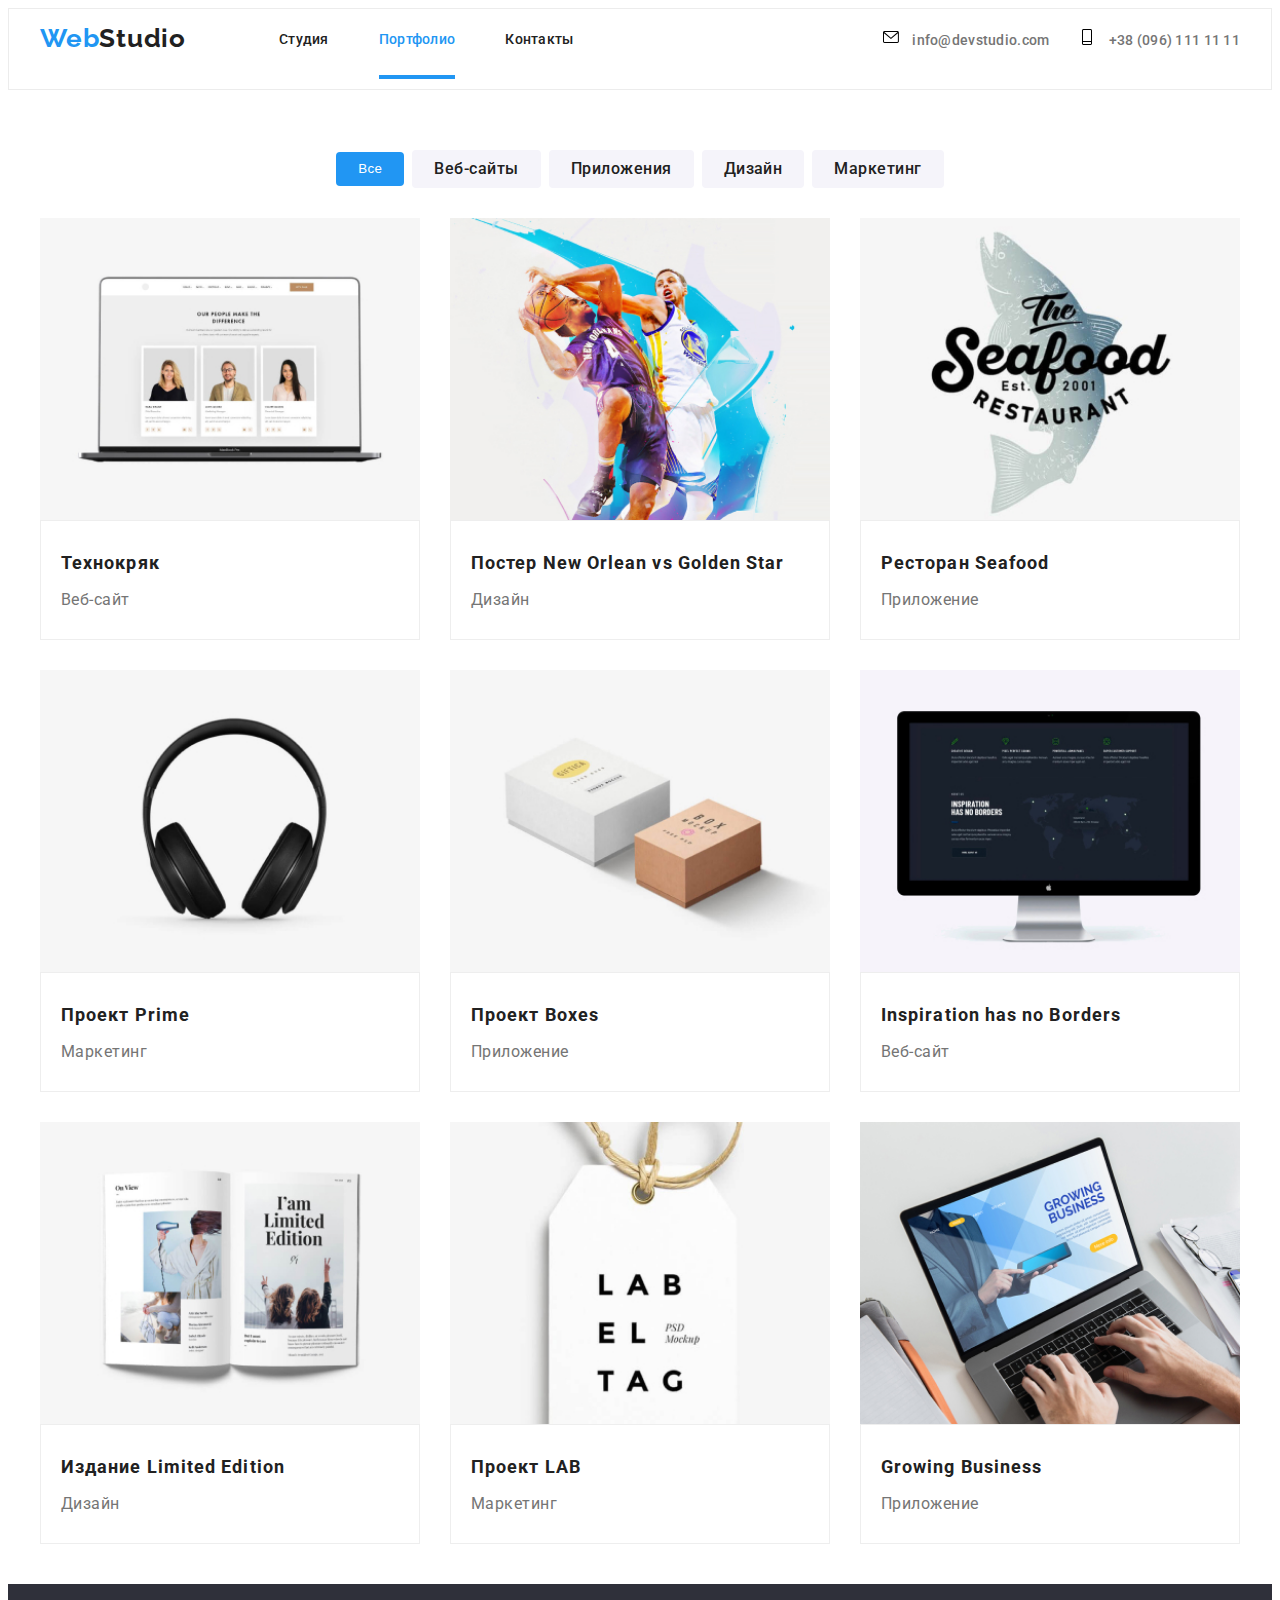
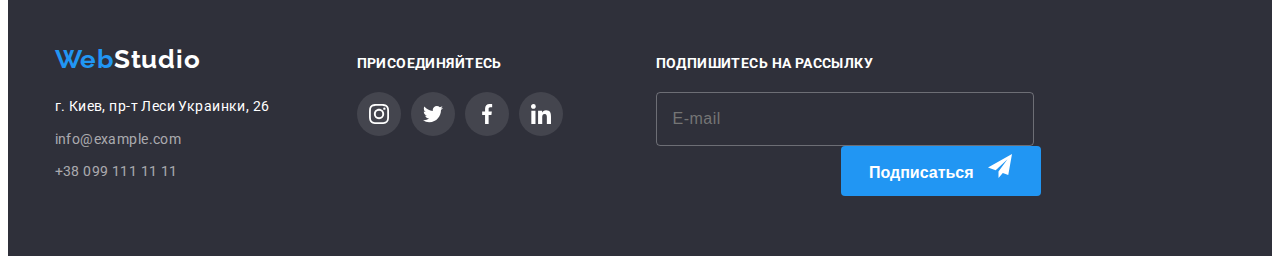
==== commit 7d1a90db: "исправления" ====
--- a/portfolio.html
+++ b/portfolio.html
@@ -350,8 +350,8 @@
                     </button>
                     <div class="mobile-menu">
                         <ul class="menu-site list">
-                            <li class="menu-item"> <a href="" class="menu-link current">Студия</a></li>
-                            <li class="menu-item"> <a href="./portfolio.html" class="menu-link">Портфолио</a></li>
+                            <li class="menu-item"> <a href="./index.html" class="menu-link">Студия</a></li>
+                            <li class="menu-item"> <a href="./portfolio.html" class="menu-link current">Портфолио</a></li>
                             <li class="menu-item"> <a href="" class="menu-link">Контакты</a></li>
                         </ul>
                 
--- a/css/main.min.css
+++ b/css/main.min.css
@@ -1,2 +1,2 @@
-body{background-color:#FFFF;color:#757575;font-family:Roboto, sans-serif}.list{list-style:none;margin-top:0;margin-bottom:0;padding-left:0}.hide{visibility:hidden;margin-top:0;margin-bottom:0;font-size:0}.container{padding-left:15px;padding-right:15px;margin-left:auto;margin-right:auto}@media screen and (min-width: 480px){.container{width:480px}}@media screen and (min-width: 767px){.container{width:768px}}@media screen and (min-width: 1200px){.container{width:1200px}}.container-header{height:60px}@media screen and (min-width: 767px){.container-header{display:-webkit-box;display:-ms-flexbox;display:flex}}@media screen and (min-width: 1200px){.container-header{display:-webkit-box;display:-ms-flexbox;display:flex;-webkit-box-align:center;-ms-flex-align:center;align-items:center}}@media screen and (min-width: 480px){.container-hero{width:100%}}@media screen and (min-width: 767px){.container-hero{width:100%}}@media screen and (min-width: 1200px){.container-hero{width:1600px}}@media screen and (min-width: 767px){.container-features{display:-webkit-box;display:-ms-flexbox;display:flex;-ms-flex-wrap:wrap;flex-wrap:wrap;-webkit-box-pack:center;-ms-flex-pack:center;justify-content:center;-webkit-box-align:center;-ms-flex-align:center;align-items:center;-webkit-box-align:baseline;-ms-flex-align:baseline;align-items:baseline;margin:-15px}}@media screen and (min-width: 1200px){.container-features{display:-webkit-box;display:-ms-flexbox;display:flex;-ms-flex-wrap:nowrap;flex-wrap:nowrap;margin:-15px}}@media screen and (min-width: 480px){.container-work{display:none}}@media screen and (min-width: 767px){.container-work{display:none}}@media screen and (min-width: 1200px){.container-work{display:-webkit-box;display:-ms-flexbox;display:flex;-webkit-box-pack:center;-ms-flex-pack:center;justify-content:center}}.container-customer{margin-left:auto;margin-right:auto}.container-team{margin-left:auto;margin-right:auto}@media screen and (min-width: 767px){.container-team{display:-webkit-box;display:-ms-flexbox;display:flex;-ms-flex-wrap:wrap;flex-wrap:wrap;margin:-15px;padding:0}}@media screen and (min-width: 1200px){.container-team{display:-webkit-box;display:-ms-flexbox;display:flex;-webkit-box-pack:center;-ms-flex-pack:center;justify-content:center}}@media screen and (min-width: 767px){.container-hooter{display:-webkit-box;display:-ms-flexbox;display:flex;-ms-flex-wrap:wrap;flex-wrap:wrap;-webkit-box-pack:center;-ms-flex-pack:center;justify-content:center;-webkit-box-align:center;-ms-flex-align:center;align-items:center;-webkit-box-align:baseline;-ms-flex-align:baseline;align-items:baseline;-ms-flex-pack:distribute;justify-content:space-around}}@media screen and (min-width: 1200px){.container-hooter{-webkit-box-pack:center;-ms-flex-pack:center;justify-content:center;-ms-flex-wrap:nowrap;flex-wrap:nowrap}}.container-adress{margin-bottom:60px}@media screen and (min-width: 1200px){.container-adress{display:inline;-webkit-box-orient:vertical;-webkit-box-direction:normal;-ms-flex-direction:column;flex-direction:column}}@media screen and (min-width: 767px){.container-adress{display:inline;margin-bottom:0}}.container-modal{position:relative;margin-bottom:10px}.container-form{margin-left:auto;margin-right:auto;margin-top:60px}@media screen and (min-width: 767px){.container-form{margin-left:auto}}@media screen and (min-width: 1200px){.container-form{margin-top:0}}.list{list-style:none;margin-top:0;margin-bottom:0;padding-left:0}.menu-container{position:absolute;top:0;left:0;padding:48px 40px;width:100vw;height:100vh;background:#FFFF;-webkit-box-shadow:0px 4px 8px rgba(0,0,0,0.04),0px 2px 4px rgba(0,0,0,0.08),0px 1px 3px rgba(0,0,0,0.16);box-shadow:0px 4px 8px rgba(0,0,0,0.04),0px 2px 4px rgba(0,0,0,0.08),0px 1px 3px rgba(0,0,0,0.16);-webkit-transform:translatex(100%);transform:translatex(100%);-webkit-transition:-webkit-transform 250ms cubic-bezier(0.4, 0, 0.2, 1);transition:-webkit-transform 250ms cubic-bezier(0.4, 0, 0.2, 1);transition:transform 250ms cubic-bezier(0.4, 0, 0.2, 1);transition:transform 250ms cubic-bezier(0.4, 0, 0.2, 1), -webkit-transform 250ms cubic-bezier(0.4, 0, 0.2, 1)}.menu-container.is-open{-webkit-transform:translatex(0);transform:translatex(0)}.mobile-menu{display:-webkit-box;display:-ms-flexbox;display:flex;-webkit-box-orient:vertical;-webkit-box-direction:normal;-ms-flex-direction:column;flex-direction:column;height:100vh}.menu{position:absolute;top:0;left:0;padding:48px 40px;opacity:1}@media screen and (min-width: 480px){.menu{width:480px}}.menu.is-open{opacity:0}.menu-svg{width:19px;height:19px;color:#212121}.menu-auto{margin-bottom:60px}.menu-item{margin-bottom:32px;width:139px;height:48px;left:40px;top:48px;color:#2196F3}.menu-link{font-family:'Roboto';font-style:normal;font-weight:500;font-size:40px;line-height:47px;text-align:center;letter-spacing:0.02em;color:#212121;text-decoration:none}.menu-link.current{color:#2196F3}.menu-adress{margin-bottom:32px}.menu-adress:last-child{margin-bottom:0}.menu-mail{font-family:'Roboto';font-style:normal;font-weight:500;font-size:24px;line-height:1.2;letter-spacing:0.02em;text-decoration:none;color:#757575}.menu-phone{font-family:'Roboto';font-style:normal;font-weight:500;font-size:34px;line-height:1.2;text-decoration:none;letter-spacing:0.02em;color:#2196F3}.menu-logo{display:-webkit-box;display:-ms-flexbox;display:flex;-webkit-box-pack:center;-ms-flex-pack:center;justify-content:center}.menu-icon{border-right:1px solid rgba(33,33,33,0.2);padding-left:10px}.menu-icon:last-child{margin-right:0;border-right:0}.menu-text{margin-right:20px;font-family:'Roboto';font-style:normal;font-weight:500;font-size:18px;line-height:1.2;text-decoration:none;letter-spacing:0.02em;color:#2196F3;padding-right:10px}.menu-site{-webkit-box-flex:0.8;-ms-flex-positive:0.8;flex-grow:0.8}@media screen and (min-width: 767px){.menu{display:none}}@media screen and (min-width: 1200px){.menu{display:none}}.header{position:relative;height:60px;border:1px solid #ECECEC;background-color:#FFFF;font-weight:500;font-size:14px;line-height:1.14;letter-spacing:0.02em}.header .adress{margin:0}.header .adress-li{-webkit-transition:color 250ms cubic-bezier(0.4, 0, 0.2, 1),fill 250ms cubic-bezier(0.4, 0, 0.2, 1);transition:color 250ms cubic-bezier(0.4, 0, 0.2, 1),fill 250ms cubic-bezier(0.4, 0, 0.2, 1);color:#757575;text-decoration:none}.header .adress-li:hover,.header .adress-li:focus{color:#2196F3;fill:#2196F3}.header .item+.item{margin-left:50px}.header .link{position:relative;-webkit-transition:color 250ms cubic-bezier(0.4, 0, 0.2, 1);transition:color 250ms cubic-bezier(0.4, 0, 0.2, 1);color:#212121;text-decoration:none}.header .link:hover,.header .link:focus{color:#2196F3}.header .link.current{position:relative;text-decoration:none;color:#2196F3;padding-bottom:32px}.header .link.current::after{content:"";position:absolute;display:inline-block;left:0;bottom:0;width:100%;height:4px;border:2px;background-color:#2196F3}.header .nav{display:-webkit-box;display:-ms-flexbox;display:flex}.header .nav-site{display:none}.header .nav-auto{display:none}@media screen and (min-width: 767px){.header{height:80px}.header .nav{display:-webkit-box;display:-ms-flexbox;display:flex;-webkit-box-align:center;-ms-flex-align:center;align-items:center}.header .nav-site{display:-webkit-box;display:-ms-flexbox;display:flex;margin-left:88px}.header .nav-auto{display:-webkit-box;display:-ms-flexbox;display:flex;margin-left:auto;-webkit-box-orient:vertical;-webkit-box-direction:normal;-ms-flex-direction:column;flex-direction:column;-webkit-box-pack:center;-ms-flex-pack:center;justify-content:center}.header .link{width:49px;height:16px;font-weight:500;font-size:14px;line-height:1.2;letter-spacing:0.02em}.header .nav-phone{padding-bottom:21px}.header .adress{padding-top:21px;margin-bottom:10px}.header .adress:last-child{margin-bottom:0}.header .adress-svg{width:14px;height:14px;margin-right:8px;color:#757575}.header .adress-li{display:-webkit-box;display:-ms-flexbox;display:flex;font-weight:500;font-size:12px;line-height:1.2;letter-spacing:0.02em}}@media screen and (min-width: 1200px){.header .nav-site{margin-left:93px}.header .nav-auto{display:-webkit-box;display:-ms-flexbox;display:flex;-webkit-box-orient:horizontal;-webkit-box-direction:normal;-ms-flex-direction:row;flex-direction:row;margin-left:auto}.header .nav-phone{padding-top:32px;padding-bottom:32px}.header .adress{margin-bottom:0;margin-right:30px;margin-left:auto;font-weight:500;font-size:14px;line-height:1.2;letter-spacing:0.02em;padding-top:32px;padding-bottom:32px}.header .adress:last-child{margin-right:0}.header .adress-svg{width:16px;height:16px;margin-right:10px;color:#757575}.header .adress-li{margin-right:10px}.header .adress-li:last-child{margin-right:0}}.current{position:relative}.current::after{content:"";position:absolute;display:inline-block;left:0;bottom:0;width:100%;height:4px;border:2px;background-color:#2196F3}.icon-cross{width:19px;height:19px;margin-left:auto}@media screen and (min-width: 767px){.icon-cross{width:19px;height:19px;margin-left:auto}}.logo{padding-top:16px;padding-bottom:16px;color:#212121;font-family:'Raleway';font-style:normal;font-weight:700;font-size:26px;line-height:1.2;letter-spacing:0.03em;text-decoration:none;font-weight:700;font-size:24px;line-height:28px;letter-spacing:0.03em}.logo:hover{color:#757575}.logo-blue{color:#2196F3}.logo-blue:hover{color:#757575}@media screen and (min-width: 767px){.logo{padding-top:26px;padding-bottom:26px}.logo .item{padding-top:32px;padding-bottom:32px}}@media screen and (min-width: 1200px){.logo{padding-top:24px;padding-bottom:24px;font-family:'Raleway';font-style:normal;font-weight:700;font-size:26px;line-height:1.2;letter-spacing:0.03em}}@media screen and (min-width: 767px){.item{padding-top:32px;padding-bottom:32px}}.button{padding:10px 32px;margin-left:auto;margin-right:auto;-webkit-transition:#F5F4FA 250ms var(--timing-function);transition:#F5F4FA 250ms var(--timing-function);background-color:#2196F3;color:#FFFF;-webkit-box-shadow:0px 4px 4px rgba(0,0,0,0.15);box-shadow:0px 4px 4px rgba(0,0,0,0.15);font-weight:700;font-size:16px;line-height:1.88;-webkit-box-align:center;-ms-flex-align:center;align-items:center;letter-spacing:0.06em;border:0;border-radius:4px}.button:hover,.button:focus{background:#188CE8;-webkit-box-shadow:0px 4px 4px rgba(0,0,0,0.15);box-shadow:0px 4px 4px rgba(0,0,0,0.15);border-radius:4px}.button-menu{position:absolute;top:21px;right:21px;padding:0;width:19px;height:19px;border:none;background-color:#FFFF}.button-modal{position:absolute;display:-webkit-box;display:-ms-flexbox;display:flex;-webkit-box-align:center;-ms-flex-align:center;align-items:center;width:30px;height:30px;top:8px;right:8px;border-radius:50%;-webkit-transition:background-color 250ms cubic-bezier(0.4, 0, 0.2, 1);transition:background-color 250ms cubic-bezier(0.4, 0, 0.2, 1);background:#FFFF;border:1px solid rgba(0,0,0,0.1)}.button-modal:hover,.button-modal:focus{fill:#2196F3}.button-submit{display:-webkit-box;display:-ms-flexbox;display:flex;-ms-flex-wrap:wrap;flex-wrap:wrap;-webkit-box-pack:center;-ms-flex-pack:center;justify-content:center;-webkit-box-align:center;-ms-flex-align:center;align-items:center;margin-left:auto;margin-right:auto;width:200px;height:50px;border:0;background-color:#2196F3;color:#FFFF;-webkit-box-shadow:0px 4px 4px rgba(0,0,0,0.15);box-shadow:0px 4px 4px rgba(0,0,0,0.15);border-radius:4px}.button-port{border:0;border-radius:4px;padding:6px 22px;-webkit-transition:background-color 250ms cubic-bezier(0.4, 0, 0.2, 1),color 250ms cubic-bezier(0.4, 0, 0.2, 1),-webkit-box-shadow 250ms cubic-bezier(0.4, 0, 0.2, 1);transition:background-color 250ms cubic-bezier(0.4, 0, 0.2, 1),color 250ms cubic-bezier(0.4, 0, 0.2, 1),-webkit-box-shadow 250ms cubic-bezier(0.4, 0, 0.2, 1);transition:background-color 250ms cubic-bezier(0.4, 0, 0.2, 1),color 250ms cubic-bezier(0.4, 0, 0.2, 1),box-shadow 250ms cubic-bezier(0.4, 0, 0.2, 1);transition:background-color 250ms cubic-bezier(0.4, 0, 0.2, 1),color 250ms cubic-bezier(0.4, 0, 0.2, 1),box-shadow 250ms cubic-bezier(0.4, 0, 0.2, 1),-webkit-box-shadow 250ms cubic-bezier(0.4, 0, 0.2, 1);font-family:'Roboto';font-style:normal;font-weight:500;font-size:16px;line-height:1.62;text-align:center;letter-spacing:0.03em;background-color:#F5F4FA;color:#212121}.button-port:hover,.button-port:focus{background-color:#2196F3;color:#FFFF;-webkit-box-shadow:0px 3px 1px rgba(0,0,0,0.1),0px 1px 2px rgba(0,0,0,0.08),0px 2px 2px rgba(0,0,0,0.12);box-shadow:0px 3px 1px rgba(0,0,0,0.1),0px 1px 2px rgba(0,0,0,0.08),0px 2px 2px rgba(0,0,0,0.12)}.button-all{border:0;border-radius:4px;padding:6px 22px;-webkit-transition:background-color 250ms cubic-bezier(0.4, 0, 0.2, 1),color 250ms cubic-bezier(0.4, 0, 0.2, 1);transition:background-color 250ms cubic-bezier(0.4, 0, 0.2, 1),color 250ms cubic-bezier(0.4, 0, 0.2, 1);background-color:#2196F3;color:#FFFF;font-weight:500;line-height:1.62;text-align:center;letter-spacing:0.03em}.button-all:hover,.button-all:focus{background-color:#F5F4FA;color:#212121;-webkit-box-shadow:0px 3px 1px rgba(0,0,0,0.1),0px 1px 2px rgba(0,0,0,0.08),0px 2px 2px rgba(0,0,0,0.12);box-shadow:0px 3px 1px rgba(0,0,0,0.1),0px 1px 2px rgba(0,0,0,0.08),0px 2px 2px rgba(0,0,0,0.12)}.menu-toggle{position:absolute;display:-webkit-inline-box;display:-ms-inline-flexbox;display:inline-flex;padding:0;top:21px;right:21px;border:none;background-color:transparent}.menu-toggle:hover,.menu-toggle:focus{fill:#2196F3}.menu-toggle.is-open:hover,.menu-toggle.is-open:focus{fill:#2196F3}.menu-toggle .icon-menu{display:block}.menu-toggle .icon-cross{display:none}.menu-toggle.is-open .icon-cross{display:block}.menu-toggle.is-open .icon-menu{display:none}@media screen and (min-width: 767px){.menu-toggle{display:none}}@media screen and (min-width: 1200px){.menu-toggle{display:none}}.third-text{margin-top:0;margin-bottom:10px;color:#212121;font-weight:700;font-size:14px;line-height:16px;letter-spacing:0.03em;text-transform:uppercase}@media screen and (min-width: 1200px){.third-text{text-align:left}}.p-text{margin-top:0;margin-bottom:0;width:100%;text-align:left;font-size:14px;line-height:1.71;letter-spacing:0.03em}.second-title{margin-top:0;margin-bottom:30px;color:#212121;font-weight:700;font-size:36px;line-height:42px;text-align:center;letter-spacing:0.03em}@media screen and (min-width: 1200px){.second-title{margin-bottom:50px}}.hero{height:600px;margin-left:auto;margin-right:auto;padding-top:200px;padding-bottom:200px;background-color:#2F303A;background-image:-webkit-gradient(linear, left top, right top, from(rgba(47,48,58,0.4)), to(rgba(47,48,58,0.4))),url("../img/sm/header_sm.jpg");background-image:linear-gradient(to right, rgba(47,48,58,0.4), rgba(47,48,58,0.4)),url("../img/sm/header_sm.jpg");background-size:cover;background-position:center;background-repeat:no-repeat;color:#FFFF;text-align:center}@media (min-device-pixel-ratio: 2), (-webkit-min-device-pixel-ratio: 2), (min-resolution: 192dpi), (min-resolution: 2dppx){.hero{background-image:-webkit-gradient(linear, left top, right top, from(rgba(47,48,58,0.4)), to(rgba(47,48,58,0.4))),url("../img/sm/header_sm@2x.jpg");background-image:linear-gradient(to right, rgba(47,48,58,0.4), rgba(47,48,58,0.4)),url("../img/sm/header_sm@2x.jpg")}}.hero-title{max-width:360px;margin-top:0;margin-bottom:30px;margin-left:auto;margin-right:auto;font-style:normal;font-weight:900;font-size:26px;line-height:1.62;letter-spacing:0.06em;text-transform:uppercase}@media screen and (min-width: 480px){.hero{height:400px;padding-top:118px;padding-bottom:118px}}@media screen and (min-width: 767px){.hero{background-image:-webkit-gradient(linear, left top, right top, from(rgba(47,48,58,0.4)), to(rgba(47,48,58,0.4))),url("../img/mid/header_md.jpg");background-image:linear-gradient(to right, rgba(47,48,58,0.4), rgba(47,48,58,0.4)),url("../img/mid/header_md.jpg")}}@media screen and (min-width: 767px) and (min-device-pixel-ratio: 2), screen and (min-width: 767px) and (-webkit-min-device-pixel-ratio: 2), screen and (min-width: 767px) and (min-resolution: 192dpi), screen and (min-width: 767px) and (min-resolution: 2dppx){.hero{background-image:-webkit-gradient(linear, left top, right top, from(rgba(47,48,58,0.4)), to(rgba(47,48,58,0.4))),url("../img/mid/header_md@2x.jpg");background-image:linear-gradient(to right, rgba(47,48,58,0.4), rgba(47,48,58,0.4)),url("../img/mid/header_md@2x.jpg")}}@media screen and (min-width: 1200px){.hero{height:600px;padding-top:200px;padding-bottom:200px;width:1600px;background-image:-webkit-gradient(linear, left top, right top, from(rgba(47,48,58,0.4)), to(rgba(47,48,58,0.4))),url("../img/lg/header_lg.jpg");background-image:linear-gradient(to right, rgba(47,48,58,0.4), rgba(47,48,58,0.4)),url("../img/lg/header_lg.jpg")}}@media screen and (min-width: 1200px) and (min-device-pixel-ratio: 2), screen and (min-width: 1200px) and (-webkit-min-device-pixel-ratio: 2), screen and (min-width: 1200px) and (min-resolution: 192dpi), screen and (min-width: 1200px) and (min-resolution: 2dppx){.hero{background-image:-webkit-gradient(linear, left top, right top, from(rgba(47,48,58,0.4)), to(rgba(47,48,58,0.4))),url("../img/lg/header_lg@2x.jpg");background-image:linear-gradient(to right, rgba(47,48,58,0.4), rgba(47,48,58,0.4)),url("../img/lg/header_lg@2x.jpg")}}@media screen and (min-width: 1200px){.hero-title{max-width:696px;font-size:44px;line-height:1.36}}.features{margin-left:auto;margin-right:auto;padding-top:60px;padding-bottom:60px}.features-item{margin-bottom:30px;text-align:center}.features-a{display:-webkit-box;display:-ms-flexbox;display:flex;-ms-flex-wrap:wrap;flex-wrap:wrap;-webkit-box-pack:center;-ms-flex-pack:center;justify-content:center;-webkit-box-align:center;-ms-flex-align:center;align-items:center;width:100%;height:120px;margin-bottom:30px;background:#F5F4FA;border-radius:4px}.features-icon{width:70px;height:120px;border:0;color:#212121}@media screen and (min-width: 480px){.features-item{text-align:center}.features-a{width:450px;height:120px;margin-bottom:30px;background:#F5F4FA;border-radius:4px}.features-icon{width:70px;height:120px;border:0;color:#212121}}@media screen and (min-width: 767px){.features-item{width:calc((100% - 60px) / 2);margin:15px}.features-a{width:100%;height:120px;margin-bottom:30px;background:#F5F4FA;border-radius:4px}}@media screen and (min-width: 1200px){.features-item{width:calc((100% - 120px) / 4);margin-bottom:0}}.features-a{display:-webkit-box;display:-ms-flexbox;display:flex;-ms-flex-wrap:wrap;flex-wrap:wrap;-webkit-box-pack:center;-ms-flex-pack:center;justify-content:center;-webkit-box-align:center;-ms-flex-align:center;align-items:center;width:100%;height:120px;margin-bottom:30px}.features-icon:hover{fill:#2196F3}.work{display:none}@media screen and (min-width: 1200px){.work{display:-webkit-box;display:-ms-flexbox;display:flex;padding-bottom:94px}.work-position{position:relative}.work-img{display:block;max-width:370px;height:auto}.work-text{position:absolute;display:-webkit-box;display:-ms-flexbox;display:flex;-webkit-box-pack:center;-ms-flex-pack:center;justify-content:center;-webkit-box-align:center;-ms-flex-align:center;align-items:center;width:100%;height:70px;margin:0;bottom:0;left:0;font-weight:700;font-size:14px;line-height:1.2;text-align:center;letter-spacing:0.03em;text-transform:uppercase;background:rgba(47,48,58,0.8);color:#FFFF}}.work-item+.work-item{margin-left:30px}.team{padding-top:60px;padding-bottom:60px;margin-left:auto;margin-right:auto;background-color:#F5F4FA}@media screen and (min-width: 1200px){.team{padding-top:94px;padding-bottom:94px}}.team-photo{margin:15px;background-color:#FFFF;-webkit-box-shadow:0px 1px 3px rgba(0,0,0,0.12),0px 1px 1px rgba(0,0,0,0.14),0px 2px 1px rgba(0,0,0,0.2);box-shadow:0px 1px 3px rgba(0,0,0,0.12),0px 1px 1px rgba(0,0,0,0.14),0px 2px 1px rgba(0,0,0,0.2);border-radius:0px 0px 4px 4px}@media screen and (min-width: 480px){.team-photo{width:450px}}@media screen and (min-width: 768px){.team-photo{width:calc((100% - 60px)/2);height:100%}}@media screen and (min-width: 1200px){.team-photo{width:calc((100% - 120px)/4);height:100%}}.team-title{margin-top:0;margin-bottom:10px;color:#212121;font-weight:500;font-size:16px;line-height:1.2;letter-spacing:0.03em;text-align:center}.team-text{margin-top:0;margin-bottom:16px;font-size:16px;line-height:1.2;letter-spacing:0.03em;text-align:center}.team-icon{display:-webkit-box;display:-ms-flexbox;display:flex;-webkit-box-pack:center;-ms-flex-pack:center;justify-content:center;padding-bottom:24px}.team-logo{display:-webkit-box;display:-ms-flexbox;display:flex;-ms-flex-wrap:wrap;flex-wrap:wrap;-webkit-box-pack:center;-ms-flex-pack:center;justify-content:center;-webkit-box-align:center;-ms-flex-align:center;align-items:center;-webkit-transition:background-color 250ms cubic-bezier(0.4, 0, 0.2, 1),fill 250ms cubic-bezier(0.4, 0, 0.2, 1),color 250ms cubic-bezier(0.4, 0, 0.2, 1);transition:background-color 250ms cubic-bezier(0.4, 0, 0.2, 1),fill 250ms cubic-bezier(0.4, 0, 0.2, 1),color 250ms cubic-bezier(0.4, 0, 0.2, 1);width:44px;height:44px;border-radius:50%}.team-logo:hover,.team-logo:focus,.team-logo:hover .team-svg,.team-logo:focus .team-svg{background-color:#2196F3;fill:#FFFF;color:#FFFF}.team-img{width:100%;margin-bottom:30px}@media screen and (min-width: 480px){.team-img{width:450px}}@media screen and (min-width: 767px){.team-img{display:-webkit-box;display:-ms-flexbox;display:flex;width:100%;height:100%}}@media screen and (min-width: 1200px){.team-img{width:100%;height:100%}}.team-svg{width:20px;height:20px;fill:#AFB1B8}.icon+.icon{margin-left:10px}.customer{margin-left:auto;margin-right:auto;padding-top:60px;padding-bottom:60px}.customer-icon{width:100%}@media screen and (min-width: 1200px){.customer{padding-top:94px;padding-bottom:94px}}.customer-title{margin-top:0;margin-bottom:30px;font-style:normal;font-weight:700;font-size:36px;line-height:1.17;text-align:center;letter-spacing:0.03em;color:#212121}@media screen and (min-width: 1200px){.customer-title{margin-bottom:50px}}.customer-list{display:-webkit-box;display:-ms-flexbox;display:flex;-ms-flex-wrap:wrap;flex-wrap:wrap;-webkit-box-pack:center;-ms-flex-pack:center;justify-content:center;-webkit-box-align:center;-ms-flex-align:center;align-items:center}@media screen and (min-width: 480px){.customer-list{display:-webkit-box;display:-ms-flexbox;display:flex;-ms-flex-wrap:wrap;flex-wrap:wrap;-webkit-box-pack:center;-ms-flex-pack:center;justify-content:center;-webkit-box-align:center;-ms-flex-align:center;align-items:center}}@media screen and (min-width: 767px){.customer-list{display:-webkit-box;display:-ms-flexbox;display:flex;-ms-flex-wrap:wrap;flex-wrap:wrap;-webkit-box-pack:center;-ms-flex-pack:center;justify-content:center;-webkit-box-align:center;-ms-flex-align:center;align-items:center;margin:-15px}}@media screen and (min-width: 1200px){.customer-list{display:-webkit-box;display:-ms-flexbox;display:flex;-ms-flex-wrap:wrap;flex-wrap:wrap;-webkit-box-pack:center;-ms-flex-pack:center;justify-content:center;-webkit-box-align:center;-ms-flex-align:center;align-items:center}}.customer-icon{width:calc((100% - 60px)/2);margin:15px}@media screen and (min-width: 480px){.customer-icon{width:calc((100% - 60px)/2)}}@media screen and (min-width: 767px){.customer-icon{display:-webkit-box;display:-ms-flexbox;display:flex;-ms-flex-wrap:wrap;flex-wrap:wrap;-webkit-box-pack:center;-ms-flex-pack:center;justify-content:center;-webkit-box-align:center;-ms-flex-align:center;align-items:center;width:calc((100% - 90px)/3)}}@media screen and (min-width: 1200px){.customer-icon{width:calc((100% - 180px)/6)}}@media screen and (min-width: 480px){.customer-logo{display:-webkit-box;display:-ms-flexbox;display:flex;-ms-flex-wrap:wrap;flex-wrap:wrap;-webkit-box-pack:center;-ms-flex-pack:center;justify-content:center;-webkit-box-align:center;-ms-flex-align:center;align-items:center;width:100%;height:100%;border:1px solid #AFB1B8;-webkit-box-sizing:border-box;box-sizing:border-box;border-radius:4px}.customer-logo:hover,.customer-logo:focus{border:1px solid #2196F3}.customer-logo:hover .customer-svg,.customer-logo:focus .customer-svg{fill:#2196F3}}@media screen and (min-width: 767px){.customer-logo{display:-webkit-box;display:-ms-flexbox;display:flex;-ms-flex-wrap:wrap;flex-wrap:wrap;-webkit-box-pack:center;-ms-flex-pack:center;justify-content:center;-webkit-box-align:center;-ms-flex-align:center;align-items:center;width:226px;height:92px}}@media screen and (min-width: 1200px){.customer-logo{display:-webkit-box;display:-ms-flexbox;display:flex;-ms-flex-wrap:wrap;flex-wrap:wrap;-webkit-box-pack:center;-ms-flex-pack:center;justify-content:center;-webkit-box-align:center;-ms-flex-align:center;align-items:center}}.customer-svg{width:106px;height:60px;-webkit-transition:fill 250ms cubic-bezier(0.4, 0, 0.2, 1);transition:fill 250ms cubic-bezier(0.4, 0, 0.2, 1);fill:#AFB1B8}.hooter{margin-left:auto;margin-right:auto;padding-top:60px;padding-bottom:60px;background-color:#2F303A}.hooter-logo{display:-webkit-box;display:-ms-flexbox;display:flex;margin-bottom:20px;-webkit-box-pack:center;-ms-flex-pack:center;justify-content:center;font-family:'Raleway';font-style:normal;font-weight:700;font-size:26px;line-height:1.2;letter-spacing:0.03em;text-decoration:none;color:#FFFF}.hooter-logo:hover,.hooter-logo:focus{color:#757575}.hooter-text{margin-top:0;margin-bottom:9px;font-style:normal;font-size:14px;line-height:1.71;letter-spacing:0.03em;text-align:center;color:#FFFF}.hooter-icon{margin-bottom:60px}.hooter-item{margin-bottom:8px;text-align:center}.hooter-item:last-child{margin-bottom:0}.hooter-link{-webkit-transition:color 250ms cubic-bezier(0.4, 0, 0.2, 1);transition:color 250ms cubic-bezier(0.4, 0, 0.2, 1);font-style:normal;font-size:14px;line-height:1.71;letter-spacing:0.03em;text-decoration:none;color:rgba(255,255,255,0.6)}.hooter-link:hover,.hooter-link:focus{color:#2196F3}.hooter-title{margin-top:0;margin-bottom:20px;font-style:normal;font-weight:700;font-size:14px;line-height:1.2;letter-spacing:0.03em;text-transform:uppercase;text-align:center;color:#FFFF}.hooter-signature{display:-webkit-box;display:-ms-flexbox;display:flex;margin-bottom:20px;-webkit-box-pack:center;-ms-flex-pack:center;justify-content:center;font-weight:700;font-size:14px;line-height:1.2;letter-spacing:0.03em;text-transform:uppercase;color:#FFFF}@media screen and (min-width: 1200px){.hooter-signature{-webkit-box-pack:left;-ms-flex-pack:left;justify-content:left}}.hooter-list{display:-webkit-box;display:-ms-flexbox;display:flex;-webkit-box-pack:center;-ms-flex-pack:center;justify-content:center}@media screen and (min-width: 767px){.hooter-icon{margin-bottom:0}.hooter-maile{margin-top:60px}}@media screen and (min-width: 1200px){.hooter-icon{margin-left:70px}.hooter-maile{margin-top:0;margin-left:93px}.hooter-text{display:-webkit-box;display:-ms-flexbox;display:flex;width:232px}.hooter-logo{-webkit-box-pack:start;-ms-flex-pack:start;justify-content:flex-start}.hooter-item{display:-webkit-box;display:-ms-flexbox;display:flex;-webkit-box-pack:start;-ms-flex-pack:start;justify-content:flex-start}.hooter-title{text-align:left}}.hooter-logo{display:-webkit-box;display:-ms-flexbox;display:flex;margin-bottom:20px;font-family:'Raleway';font-style:normal;font-weight:700;font-size:26px;line-height:1.2;letter-spacing:0.03em;text-decoration:none;color:#FFFF}.hooter-logo:hover,.hooter-logo:focus{color:#757575}.hooter-text{margin-top:0;margin-bottom:9px;font-style:normal;font-size:14px;line-height:1.71;letter-spacing:0.03em;text-align:center;color:#FFFF}.hooter-item{margin-bottom:8px;text-align:center}.hooter-item:last-child{margin-bottom:0}.hooter-a{-webkit-transition:color 250ms cubic-bezier(0.4, 0, 0.2, 1);transition:color 250ms cubic-bezier(0.4, 0, 0.2, 1);font-style:normal;font-size:14px;line-height:1.71;letter-spacing:0.03em;text-decoration:none;color:rgba(255,255,255,0.6)}.hooter-a:hover,.hooter-a:focus{color:#2196F3}.hooter-list{display:-webkit-box;display:-ms-flexbox;display:flex;-webkit-box-pack:center;-ms-flex-pack:center;justify-content:center}.hooter-li+.hooter-li{margin-left:10px}.icon-logo{display:-webkit-box;display:-ms-flexbox;display:flex;-webkit-box-pack:center;-ms-flex-pack:center;justify-content:center;-webkit-box-align:center;-ms-flex-align:center;align-items:center;-webkit-transition:background-color 250ms cubic-bezier(0.4, 0, 0.2, 1);transition:background-color 250ms cubic-bezier(0.4, 0, 0.2, 1);width:44px;height:44px;border-radius:50%;background-color:rgba(255,255,255,0.1);fill:#FFFF}.icon-logo:hover,.icon-logo:focus{background-color:#2196F3}.icon-svg{width:20px;height:20px;fill:#FFFF}.form-input{width:100%;height:50px;margin-bottom:20px;padding-left:16px;font-weight:400;font-size:16px;line-height:1.25;letter-spacing:0.03em;color:rgba(255,255,255,0.6);background-color:transparent;border:1px solid rgba(255,255,255,0.3);border-radius:4px}.form-svg{width:24px;height:24px;margin-left:10px;fill:#FFFF}.form-btn{display:block;-webkit-box-pack:center;-ms-flex-pack:center;justify-content:center;-webkit-box-align:center;-ms-flex-align:center;align-items:center;width:200px;height:50px;margin-left:auto;margin-right:auto;text-align:center;font-weight:700;font-size:16px;line-height:1.88;color:#FFFF;background-color:#2196F3;border-radius:4px}.form-btn:hover,.form-btn:focus{background-color:#188CE8;-webkit-box-shadow:0px 4px 4px rgba(0,0,0,0.15);box-shadow:0px 4px 4px rgba(0,0,0,0.15)}@media screen and (min-width: 480px){.form-input{width:450px;height:50px}}@media screen and (min-width: 767px){.form{display:-webkit-box;display:-ms-flexbox;display:flex;-webkit-box-orient:vertical;-webkit-box-direction:normal;-ms-flex-direction:column;flex-direction:column;-webkit-box-align:center;-ms-flex-align:center;align-items:center}.form-label{margin-bottom:20px}.form-input{margin-bottom:20px}}@media screen and (min-width: 1200px){.form{margin-left:auto;display:-webkit-box;display:-ms-flexbox;display:flex;-ms-flex-wrap:wrap;flex-wrap:wrap;-webkit-box-orient:horizontal;-webkit-box-direction:normal;-ms-flex-direction:row;flex-direction:row;width:570px}.form-label{display:-webkit-box;display:-ms-flexbox;display:flex;margin-bottom:20px}.form-input{margin-right:10px;width:358px;height:50px;margin-bottom:0}.form-btn{display:block;-webkit-box-pack:center;-ms-flex-pack:center;justify-content:center;-webkit-box-align:baseline;-ms-flex-align:baseline;align-items:baseline}}.hero-backdrop{position:fixed;top:50%;left:50%;opacity:1;-webkit-transition:opacity 250ms cubic-bezier(0.4, 0, 0.2, 1);transition:opacity 250ms cubic-bezier(0.4, 0, 0.2, 1);width:100%;height:100%;-webkit-transform:translate(-50%, -50%);transform:translate(-50%, -50%);background:rgba(0,0,0,0.2)}.hero-backdrop.is-hidden{opacity:0;pointer-events:none}.modal{position:absolute;top:50%;left:50%;padding:40px;-webkit-transform:translate(-50%, -50%);transform:translate(-50%, -50%);width:528px;height:581px;background:#FFFFFF;-webkit-box-shadow:0px 1px 3px rgba(0,0,0,0.12),0px 1px 1px rgba(0,0,0,0.14),0px 2px 1px rgba(0,0,0,0.2);box-shadow:0px 1px 3px rgba(0,0,0,0.12),0px 1px 1px rgba(0,0,0,0.14),0px 2px 1px rgba(0,0,0,0.2);border-radius:4px}.modal-title{margin-top:0;margin-bottom:12px;font-weight:700;font-size:20px;line-height:1.15;text-align:center;letter-spacing:0.03em;color:#212121}.modal-name{display:-webkit-box;display:-ms-flexbox;display:flex;-ms-flex-wrap:wrap;flex-wrap:wrap;margin-bottom:4px;font-weight:400;font-size:12px;line-height:1.2;letter-spacing:0.01em;color:#757575}.modal-input{width:100%;height:40px;padding-left:42px;outline:transparent;-webkit-transition:border 250ms cubic-bezier(0.4, 0, 0.2, 1);transition:border 250ms cubic-bezier(0.4, 0, 0.2, 1);border:1px solid rgba(33,33,33,0.2);border-radius:4px}.modal-input:hover,.modal-input:focus{border:1px solid #2196F3}.modal-svg{width:18px;height:18px}.modal-card{position:absolute;display:-webkit-box;display:-ms-flexbox;display:flex;top:14px;left:15px;width:18px;height:18px;border:2px black;-webkit-transition:fill 250ms cubic-bezier(0.4, 0, 0.2, 1);transition:fill 250ms cubic-bezier(0.4, 0, 0.2, 1);fill:#212121}.modal-coment{resize:none;width:448px;height:120px;font-weight:400;padding:12px 16px;margin-bottom:20px;outline:none;font-weight:400;font-size:12px;line-height:1.15;letter-spacing:0.01em;border:1px solid rgba(33,33,33,0.2);border-radius:4px;color:rgba(117,117,117,0.5)}.modal-coment:hover,.modal-coment:focus{border-color:#2196F3;color:#212121}.checkbox{position:absolute;width:1px;height:1px;margin:-1px;border:0;padding:0;clip:rect(0 0 0 0);-webkit-transition:border 250ms cubic-bezier(0.4, 0, 0.2, 1);transition:border 250ms cubic-bezier(0.4, 0, 0.2, 1);overflow:hidden}.checkbox-label{display:-webkit-box;display:-ms-flexbox;display:flex;-webkit-box-pack:center;-ms-flex-pack:center;justify-content:center;-webkit-box-align:center;-ms-flex-align:center;align-items:center;margin-bottom:20px;font-size:14px;line-height:1.71px;letter-spacing:0.03em;color:#757575}.checkbox-icon{display:-webkit-box;display:-ms-flexbox;display:flex;width:15px;height:16px;margin-right:7px;border:2px solid #212121;border-radius:2px}.checkbox-item{color:#2196F3}.modal-input:focus+.modal-card{fill:#2196F3}.checkbox:checked+.checkbox-icon{display:inline;background-color:#2196F3;background-image:url(../img/check.svg);border:0}.page{padding-top:60px;padding-bottom:40px;margin-left:auto;margin-right:auto;font-family:'Roboto';font-size:16px}.page-work:nth-child(-n+3){margin-bottom:15px}@media screen and (min-width: 767px){.page-work:not(:last-child){margin-bottom:0}}.page-nav{display:-webkit-box;display:-ms-flexbox;display:flex;-ms-flex-wrap:wrap;flex-wrap:wrap;margin-bottom:30px}@media screen and (min-width: 767px){.page-nav{-webkit-box-pack:center;-ms-flex-pack:center;justify-content:center;-webkit-box-align:center;-ms-flex-align:center;align-items:center}}.page-work+.page-work{margin-left:8px}.photo{margin:-15px;font-size:16px;line-height:1.88;letter-spacing:0.03em;text-align:center;color:#757575}@media screen and (min-width: 767px){.photo{display:-webkit-box;display:-ms-flexbox;display:flex;-ms-flex-wrap:wrap;flex-wrap:wrap}}.photo-item{margin:15px}@media screen and (min-width: 767px){.photo-item{width:calc((100% - 60px)/2)}}@media screen and (min-width: 1200px){.photo-item{width:calc((100% - 90px)/3)}}.photo-a{position:relative;text-decoration:none;-webkit-transition:-webkit-box-shadow 250ms cubic-bezier(0.4, 0, 0.2, 1);transition:-webkit-box-shadow 250ms cubic-bezier(0.4, 0, 0.2, 1);transition:box-shadow 250ms cubic-bezier(0.4, 0, 0.2, 1);transition:box-shadow 250ms cubic-bezier(0.4, 0, 0.2, 1), -webkit-box-shadow 250ms cubic-bezier(0.4, 0, 0.2, 1)}.photo-a:hover,.photo-a:focus{-webkit-box-shadow:0px 1px 1px rgba(0,0,0,0.12),0px 4px 4px rgba(0,0,0,0.06),1px 4px 6px rgba(0,0,0,0.16);box-shadow:0px 1px 1px rgba(0,0,0,0.12),0px 4px 4px rgba(0,0,0,0.06),1px 4px 6px rgba(0,0,0,0.16)}@media screen and (min-width: 767px){.photo-a{display:-webkit-box;display:-ms-flexbox;display:flex;-webkit-box-orient:vertical;-webkit-box-direction:normal;-ms-flex-direction:column;flex-direction:column;height:100%}}.photo-img{display:-webkit-box;display:-ms-flexbox;display:flex;margin-bottom:0;width:100%;overflow:hidden}@media screen and (min-width: 767px){.photo-img{width:100%;height:100%}}.photo-text{margin-top:0;margin-bottom:0;font-weight:400;font-size:16px;line-height:1.88;letter-spacing:0.03em;text-align:left;color:#757575}.overlay{position:relative;overflow:hidden}.overlay-text{position:absolute;width:100%;height:100%;padding:63px 24px;margin-top:0;margin-bottom:0;top:0;left:0;-webkit-transform:translateY(100%);transform:translateY(100%);-webkit-transition:-webkit-transform 250ms cubic-bezier(0.4, 0, 0.2, 1);transition:-webkit-transform 250ms cubic-bezier(0.4, 0, 0.2, 1);transition:transform 250ms cubic-bezier(0.4, 0, 0.2, 1);transition:transform 250ms cubic-bezier(0.4, 0, 0.2, 1), -webkit-transform 250ms cubic-bezier(0.4, 0, 0.2, 1);font-weight:400;font-size:18px;line-height:1.56;letter-spacing:0.03em;color:#FFFF;background:rgba(33,150,243,0.9)}.overlay:hover .overlay-text{-webkit-transform:translateY(0);transform:translateY(0)}.photo-a:focus .overlay-text{-webkit-transform:translateY(0);transform:translateY(0)}.text-container{margin-bottom:0;padding:24px 20px;border:1px solid #EEEEEE}@media screen and (min-width: 767px){.text-container{-webkit-box-flex:1;-ms-flex-positive:1;flex-grow:1;width:100%}}.title{margin:0;margin-bottom:4px;font-weight:700;font-size:18px;line-height:2;letter-spacing:0.06em;text-align:left;color:#212121}.text-overlay{position:absolute;width:100%;height:295px;padding:63px 24px;margin-top:0;margin-bottom:0;top:0;left:0;-webkit-transform:translateY(100%);transform:translateY(100%);-webkit-transition:-webkit-transform 250ms cubic-bezier(0.4, 0, 0.2, 1);transition:-webkit-transform 250ms cubic-bezier(0.4, 0, 0.2, 1);transition:transform 250ms cubic-bezier(0.4, 0, 0.2, 1);transition:transform 250ms cubic-bezier(0.4, 0, 0.2, 1), -webkit-transform 250ms cubic-bezier(0.4, 0, 0.2, 1);font-weight:400;font-size:18px;line-height:1.56;letter-spacing:0.03em;color:#FFFF;background:rgba(33,150,243,0.9)}
+body{background-color:#FFFF;color:#757575;font-family:Roboto, sans-serif}.list{list-style:none;margin-top:0;margin-bottom:0;padding-left:0}.hide{visibility:hidden;margin-top:0;margin-bottom:0;font-size:0}.container{padding-left:15px;padding-right:15px;margin-left:auto;margin-right:auto}@media screen and (min-width: 480px){.container{width:480px}}@media screen and (min-width: 767px){.container{width:768px}}@media screen and (min-width: 1200px){.container{width:1200px}}.container-header{height:60px}@media screen and (min-width: 767px){.container-header{display:-webkit-box;display:-ms-flexbox;display:flex}}@media screen and (min-width: 1200px){.container-header{display:-webkit-box;display:-ms-flexbox;display:flex;-webkit-box-align:center;-ms-flex-align:center;align-items:center}}@media screen and (min-width: 480px){.container-hero{width:100%}}@media screen and (min-width: 767px){.container-hero{width:100%}}@media screen and (min-width: 1200px){.container-hero{width:1600px}}@media screen and (min-width: 767px){.container-features{display:-webkit-box;display:-ms-flexbox;display:flex;-ms-flex-wrap:wrap;flex-wrap:wrap;-webkit-box-pack:center;-ms-flex-pack:center;justify-content:center;-webkit-box-align:center;-ms-flex-align:center;align-items:center;-webkit-box-align:baseline;-ms-flex-align:baseline;align-items:baseline;margin:-15px}}@media screen and (min-width: 1200px){.container-features{display:-webkit-box;display:-ms-flexbox;display:flex;-ms-flex-wrap:nowrap;flex-wrap:nowrap}}@media screen and (min-width: 480px){.container-work{display:none}}@media screen and (min-width: 767px){.container-work{display:none}}@media screen and (min-width: 1200px){.container-work{display:-webkit-box;display:-ms-flexbox;display:flex;-webkit-box-pack:center;-ms-flex-pack:center;justify-content:center}}.container-customer{margin-left:auto;margin-right:auto}.container-team{margin-left:auto;margin-right:auto;margin-top:0;margin-bottom:0}@media screen and (min-width: 767px){.container-team{display:-webkit-box;display:-ms-flexbox;display:flex;-ms-flex-wrap:wrap;flex-wrap:wrap;margin:-15px;padding:0}}@media screen and (min-width: 1200px){.container-team{display:-webkit-box;display:-ms-flexbox;display:flex;-webkit-box-pack:center;-ms-flex-pack:center;justify-content:center}}@media screen and (min-width: 767px){.container-hooter{display:-webkit-box;display:-ms-flexbox;display:flex;-ms-flex-wrap:wrap;flex-wrap:wrap;-webkit-box-pack:center;-ms-flex-pack:center;justify-content:center;-webkit-box-align:center;-ms-flex-align:center;align-items:center;-webkit-box-align:baseline;-ms-flex-align:baseline;align-items:baseline;-ms-flex-pack:distribute;justify-content:space-around}}@media screen and (min-width: 1200px){.container-hooter{-webkit-box-pack:center;-ms-flex-pack:center;justify-content:center;-ms-flex-wrap:nowrap;flex-wrap:nowrap}}.container-adress{margin-bottom:60px}@media screen and (min-width: 1200px){.container-adress{display:inline;-webkit-box-orient:vertical;-webkit-box-direction:normal;-ms-flex-direction:column;flex-direction:column}}@media screen and (min-width: 767px){.container-adress{display:inline;margin-bottom:0}}.container-modal{position:relative;margin-bottom:10px}.container-form{margin-left:auto;margin-right:auto;margin-top:60px}@media screen and (min-width: 767px){.container-form{margin-left:auto}}@media screen and (min-width: 1200px){.container-form{margin-top:0}}.menu-container{position:fixed;top:0;left:0;padding:48px 40px;width:100vw;height:100vh;background:#FFFF;-webkit-box-shadow:0px 4px 8px rgba(0,0,0,0.04),0px 2px 4px rgba(0,0,0,0.08),0px 1px 3px rgba(0,0,0,0.16);box-shadow:0px 4px 8px rgba(0,0,0,0.04),0px 2px 4px rgba(0,0,0,0.08),0px 1px 3px rgba(0,0,0,0.16);-webkit-transform:translatex(100%);transform:translatex(100%);-webkit-transition:-webkit-transform 250ms cubic-bezier(0.4, 0, 0.2, 1);transition:-webkit-transform 250ms cubic-bezier(0.4, 0, 0.2, 1);transition:transform 250ms cubic-bezier(0.4, 0, 0.2, 1);transition:transform 250ms cubic-bezier(0.4, 0, 0.2, 1), -webkit-transform 250ms cubic-bezier(0.4, 0, 0.2, 1)}@media screen and (min-width: 767px){.menu-container{display:none}}.menu-container.is-open{-webkit-transform:translatex(0);transform:translatex(0)}.mobile-menu{display:-webkit-box;display:-ms-flexbox;display:flex;-webkit-box-orient:vertical;-webkit-box-direction:normal;-ms-flex-direction:column;flex-direction:column;height:100vh}.menu{position:absolute;top:0;left:0;padding:48px 40px;opacity:1}@media screen and (min-width: 480px){.menu{width:480px}}.menu.is-open{opacity:0}.menu-svg{width:19px;height:19px;color:#212121}.menu-auto{margin-bottom:60px}.menu-item{margin-bottom:32px;width:139px;height:48px;left:40px;top:48px;color:#2196F3}.menu-link{font-family:'Roboto';font-style:normal;font-weight:500;font-size:40px;line-height:47px;text-align:center;letter-spacing:0.02em;color:#212121;text-decoration:none}.menu-link.current{color:#2196F3}.menu-adress{margin-bottom:32px}.menu-adress:last-child{margin-bottom:0}.menu-mail{font-family:'Roboto';font-style:normal;font-weight:500;font-size:24px;line-height:1.2;letter-spacing:0.02em;text-decoration:none;color:#757575}.menu-phone{font-family:'Roboto';font-style:normal;font-weight:500;font-size:25px;line-height:1.2;text-decoration:none;letter-spacing:0.02em;color:#2196F3}@media screen and (min-width: 400px){.menu-phone{font-size:34px}}.menu-logo{display:-webkit-box;display:-ms-flexbox;display:flex;-webkit-box-pack:center;-ms-flex-pack:center;justify-content:center;margin:0;width:100vw}@media screen and (max-width: 450px){.menu-logo{-ms-flex-wrap:wrap;flex-wrap:wrap}}.menu-icon{border-right:1px solid rgba(33,33,33,0.2)}.menu-icon:last-child{margin-right:0;border-right:0}@media screen and (max-width: 450px){.menu-icon{padding-bottom:10px}}.menu-icon+.menu-icon{padding-left:10px}.menu-text{margin-right:20px;font-family:'Roboto';font-style:normal;font-weight:500;font-size:18px;line-height:1.2;text-decoration:none;letter-spacing:0.02em;color:#2196F3;padding-right:10px}@media screen and (max-width: 450px){.menu-text{margin-right:0}}.menu-site{-webkit-box-flex:0.8;-ms-flex-positive:0.8;flex-grow:0.8}@media screen and (min-width: 767px){.menu{display:none}}@media screen and (min-width: 1200px){.menu{display:none}}.header{position:relative;height:60px;border:1px solid #ECECEC;background-color:#FFFF;font-weight:500;font-size:14px;line-height:1.14;letter-spacing:0.02em}.header .adress{margin:0}.header .adress-li,.header .adress-phone{-webkit-transition:color 250ms cubic-bezier(0.4, 0, 0.2, 1),fill 250ms cubic-bezier(0.4, 0, 0.2, 1);transition:color 250ms cubic-bezier(0.4, 0, 0.2, 1),fill 250ms cubic-bezier(0.4, 0, 0.2, 1);color:#757575;text-decoration:none}.header .adress-li:hover,.header .adress-li:focus,.header .adress-phone:hover,.header .adress-phone:focus{color:#2196F3;fill:#2196F3}.header .item+.item{margin-left:50px}.header .link{position:relative;-webkit-transition:color 250ms cubic-bezier(0.4, 0, 0.2, 1);transition:color 250ms cubic-bezier(0.4, 0, 0.2, 1);color:#212121;text-decoration:none}.header .link:hover,.header .link:focus{color:#2196F3}.header .link.current{position:relative;text-decoration:none;color:#2196F3;padding-bottom:32px}.header .link.current::after{content:"";position:absolute;display:inline-block;left:0;bottom:0;width:100%;height:4px;border:2px;background-color:#2196F3}.header .nav{display:-webkit-box;display:-ms-flexbox;display:flex}.header .nav-site{display:none}.header .nav-auto{display:none}@media screen and (min-width: 767px){.header{height:80px}.header .nav{display:-webkit-box;display:-ms-flexbox;display:flex;-webkit-box-align:center;-ms-flex-align:center;align-items:center}.header .nav-site{display:-webkit-box;display:-ms-flexbox;display:flex;margin-left:88px}.header .nav-auto{display:-webkit-box;display:-ms-flexbox;display:flex;margin-left:auto;-webkit-box-orient:vertical;-webkit-box-direction:normal;-ms-flex-direction:column;flex-direction:column;-webkit-box-pack:center;-ms-flex-pack:center;justify-content:center}.header .link{padding-top:32px;padding-bottom:32px;width:49px;height:16px;font-weight:500;font-size:14px;line-height:1.2;letter-spacing:0.02em}.header .adress{display:-webkit-box;display:-ms-flexbox;display:flex;margin-bottom:10px;font-weight:500;font-size:12px;line-height:1.2;letter-spacing:0.02em}.header .adress:last-child{margin-bottom:0}.header .adress-svg{width:14px;height:14px;margin-right:8px;color:#757575}.header .adress-li{padding-top:21px}.header .adress-phone{padding-bottom:21px}.header .item{padding:0}}@media screen and (min-width: 1200px){.header .nav-site{margin-left:93px}.header .nav-auto{display:-webkit-box;display:-ms-flexbox;display:flex;-webkit-box-orient:horizontal;-webkit-box-direction:normal;-ms-flex-direction:row;flex-direction:row;margin:0;margin-left:auto}.header .nav-phone{padding-top:32px;padding-bottom:32px}.header .adress{margin-bottom:0;margin-right:30px;margin-left:auto;font-weight:500;font-size:14px;line-height:1.2;letter-spacing:0.02em}.header .adress:last-child{margin-right:0}.header .adress-svg{width:16px;height:16px;margin-right:10px;color:#757575}.header .adress-li{padding-top:32px;padding-bottom:32px;margin-right:10px}.header .adress-li:last-child{margin-right:0}.header .adress-phone{padding-top:32px;padding-bottom:32px}}.icon-cross{width:19px;height:19px;margin-left:auto}@media screen and (min-width: 767px){.icon-cross{width:19px;height:19px;margin-left:auto}}.logo{padding-top:16px;padding-bottom:16px;color:#212121;font-family:'Raleway';font-style:normal;font-weight:700;font-size:26px;line-height:1.2;letter-spacing:0.03em;text-decoration:none;font-weight:700;font-size:24px;line-height:28px;letter-spacing:0.03em}.logo:hover{color:#757575}.logo-blue{color:#2196F3}.logo-blue:hover{color:#757575}@media screen and (min-width: 767px){.logo{padding-top:26px;padding-bottom:26px}.logo .item{padding-top:32px;padding-bottom:32px}}@media screen and (min-width: 1200px){.logo{padding-top:24px;padding-bottom:24px;font-family:'Raleway';font-style:normal;font-weight:700;font-size:26px;line-height:1.2;letter-spacing:0.03em}}@media screen and (min-width: 767px){.item{padding-top:32px;padding-bottom:32px}}.button{padding:10px 32px;margin-left:auto;margin-right:auto;-webkit-transition:#F5F4FA 250ms var(--timing-function);transition:#F5F4FA 250ms var(--timing-function);background-color:#2196F3;color:#FFFF;-webkit-box-shadow:0px 4px 4px rgba(0,0,0,0.15);box-shadow:0px 4px 4px rgba(0,0,0,0.15);font-weight:700;font-size:16px;line-height:1.88;-webkit-box-align:center;-ms-flex-align:center;align-items:center;letter-spacing:0.06em;border:0;border-radius:4px}.button:hover,.button:focus{background:#188CE8;-webkit-box-shadow:0px 4px 4px rgba(0,0,0,0.15);box-shadow:0px 4px 4px rgba(0,0,0,0.15);border-radius:4px}.button-menu{position:absolute;top:21px;right:21px;padding:0;width:19px;height:19px;border:none;background-color:#FFFF}.button-modal{position:absolute;display:-webkit-box;display:-ms-flexbox;display:flex;-webkit-box-align:center;-ms-flex-align:center;align-items:center;width:30px;height:30px;top:8px;right:8px;border-radius:50%;-webkit-transition:background-color 250ms cubic-bezier(0.4, 0, 0.2, 1);transition:background-color 250ms cubic-bezier(0.4, 0, 0.2, 1);background:#FFFF;border:1px solid rgba(0,0,0,0.1)}.button-modal:hover,.button-modal:focus{fill:#2196F3}.button-submit{display:-webkit-box;display:-ms-flexbox;display:flex;-ms-flex-wrap:wrap;flex-wrap:wrap;-webkit-box-pack:center;-ms-flex-pack:center;justify-content:center;-webkit-box-align:center;-ms-flex-align:center;align-items:center;margin-left:auto;margin-right:auto;width:200px;height:50px;border:0;background-color:#2196F3;color:#FFFF;-webkit-box-shadow:0px 4px 4px rgba(0,0,0,0.15);box-shadow:0px 4px 4px rgba(0,0,0,0.15);border-radius:4px}.button-port{border:0;border-radius:4px;padding:6px 22px;-webkit-transition:background-color 250ms cubic-bezier(0.4, 0, 0.2, 1),color 250ms cubic-bezier(0.4, 0, 0.2, 1),-webkit-box-shadow 250ms cubic-bezier(0.4, 0, 0.2, 1);transition:background-color 250ms cubic-bezier(0.4, 0, 0.2, 1),color 250ms cubic-bezier(0.4, 0, 0.2, 1),-webkit-box-shadow 250ms cubic-bezier(0.4, 0, 0.2, 1);transition:background-color 250ms cubic-bezier(0.4, 0, 0.2, 1),color 250ms cubic-bezier(0.4, 0, 0.2, 1),box-shadow 250ms cubic-bezier(0.4, 0, 0.2, 1);transition:background-color 250ms cubic-bezier(0.4, 0, 0.2, 1),color 250ms cubic-bezier(0.4, 0, 0.2, 1),box-shadow 250ms cubic-bezier(0.4, 0, 0.2, 1),-webkit-box-shadow 250ms cubic-bezier(0.4, 0, 0.2, 1);font-family:'Roboto';font-style:normal;font-weight:500;font-size:16px;line-height:1.62;text-align:center;letter-spacing:0.03em;background-color:#F5F4FA;color:#212121}.button-port:hover,.button-port:focus{background-color:#2196F3;color:#FFFF;-webkit-box-shadow:0px 3px 1px rgba(0,0,0,0.1),0px 1px 2px rgba(0,0,0,0.08),0px 2px 2px rgba(0,0,0,0.12);box-shadow:0px 3px 1px rgba(0,0,0,0.1),0px 1px 2px rgba(0,0,0,0.08),0px 2px 2px rgba(0,0,0,0.12)}.button-all{border:0;border-radius:4px;padding:6px 22px;-webkit-transition:background-color 250ms cubic-bezier(0.4, 0, 0.2, 1),color 250ms cubic-bezier(0.4, 0, 0.2, 1);transition:background-color 250ms cubic-bezier(0.4, 0, 0.2, 1),color 250ms cubic-bezier(0.4, 0, 0.2, 1);background-color:#2196F3;color:#FFFF;font-weight:500;line-height:1.62;text-align:center;letter-spacing:0.03em}.button-all:hover,.button-all:focus{background-color:#F5F4FA;color:#212121;-webkit-box-shadow:0px 3px 1px rgba(0,0,0,0.1),0px 1px 2px rgba(0,0,0,0.08),0px 2px 2px rgba(0,0,0,0.12);box-shadow:0px 3px 1px rgba(0,0,0,0.1),0px 1px 2px rgba(0,0,0,0.08),0px 2px 2px rgba(0,0,0,0.12)}.menu-toggle{position:absolute;display:-webkit-inline-box;display:-ms-inline-flexbox;display:inline-flex;padding:0;top:21px;right:21px;border:none;background-color:transparent}.menu-toggle:hover,.menu-toggle:focus{fill:#2196F3}.menu-toggle.is-open:hover,.menu-toggle.is-open:focus{fill:#2196F3}.menu-toggle .icon-menu{display:block}.menu-toggle .icon-cross{display:none}.menu-toggle.is-open .icon-cross{display:block}.menu-toggle.is-open .icon-menu{display:none}@media screen and (min-width: 767px){.menu-toggle{display:none}}@media screen and (min-width: 1200px){.menu-toggle{display:none}}.third-text{margin-top:0;margin-bottom:10px;color:#212121;font-weight:700;font-size:14px;line-height:16px;letter-spacing:0.03em;text-transform:uppercase}@media screen and (min-width: 1200px){.third-text{text-align:left}}.p-text{margin-top:0;margin-bottom:0;width:100%;text-align:left;font-size:14px;line-height:1.71;letter-spacing:0.03em}.second-title{margin-top:0;margin-bottom:30px;color:#212121;font-weight:700;font-size:36px;line-height:42px;text-align:center;letter-spacing:0.03em}@media screen and (min-width: 1200px){.second-title{margin-bottom:50px}}.hero{height:400px;margin-left:auto;margin-right:auto;padding-top:118px;padding-bottom:118px;background-color:#2F303A;background-image:-webkit-gradient(linear, left top, right top, from(rgba(47,48,58,0.4)), to(rgba(47,48,58,0.4))),url("../img/sm/header_sm.jpg");background-image:linear-gradient(to right, rgba(47,48,58,0.4), rgba(47,48,58,0.4)),url("../img/sm/header_sm.jpg");background-size:cover;background-position:center;background-repeat:no-repeat;color:#FFFF;text-align:center}@media (min-device-pixel-ratio: 2), (-webkit-min-device-pixel-ratio: 2), (min-resolution: 192dpi), (min-resolution: 2dppx){.hero{background-image:-webkit-gradient(linear, left top, right top, from(rgba(47,48,58,0.4)), to(rgba(47,48,58,0.4))),url("../img/sm/header_sm@2x.jpg");background-image:linear-gradient(to right, rgba(47,48,58,0.4), rgba(47,48,58,0.4)),url("../img/sm/header_sm@2x.jpg")}}.hero-title{max-width:360px;margin-top:0;margin-bottom:30px;margin-left:auto;margin-right:auto;font-style:normal;font-weight:900;font-size:26px;line-height:1.62;letter-spacing:0.06em;text-transform:uppercase}@media screen and (min-width: 767px){.hero{background-image:-webkit-gradient(linear, left top, right top, from(rgba(47,48,58,0.4)), to(rgba(47,48,58,0.4))),url("../img/mid/header_md.jpg");background-image:linear-gradient(to right, rgba(47,48,58,0.4), rgba(47,48,58,0.4)),url("../img/mid/header_md.jpg")}}@media screen and (min-width: 767px) and (min-device-pixel-ratio: 2), screen and (min-width: 767px) and (-webkit-min-device-pixel-ratio: 2), screen and (min-width: 767px) and (min-resolution: 192dpi), screen and (min-width: 767px) and (min-resolution: 2dppx){.hero{background-image:-webkit-gradient(linear, left top, right top, from(rgba(47,48,58,0.4)), to(rgba(47,48,58,0.4))),url("../img/mid/header_md@2x.jpg");background-image:linear-gradient(to right, rgba(47,48,58,0.4), rgba(47,48,58,0.4)),url("../img/mid/header_md@2x.jpg")}}@media screen and (min-width: 1200px){.hero{height:600px;padding-top:200px;padding-bottom:200px;max-width:1600px;background-image:-webkit-gradient(linear, left top, right top, from(rgba(47,48,58,0.4)), to(rgba(47,48,58,0.4))),url("../img/lg/header_lg.jpg");background-image:linear-gradient(to right, rgba(47,48,58,0.4), rgba(47,48,58,0.4)),url("../img/lg/header_lg.jpg")}}@media screen and (min-width: 1200px) and (min-device-pixel-ratio: 2), screen and (min-width: 1200px) and (-webkit-min-device-pixel-ratio: 2), screen and (min-width: 1200px) and (min-resolution: 192dpi), screen and (min-width: 1200px) and (min-resolution: 2dppx){.hero{background-image:-webkit-gradient(linear, left top, right top, from(rgba(47,48,58,0.4)), to(rgba(47,48,58,0.4))),url("../img/lg/header_lg@2x.jpg");background-image:linear-gradient(to right, rgba(47,48,58,0.4), rgba(47,48,58,0.4)),url("../img/lg/header_lg@2x.jpg")}}@media screen and (min-width: 1200px){.hero-title{max-width:696px;font-size:44px;line-height:1.36}}.features{margin-left:auto;margin-right:auto;padding-top:60px;padding-bottom:60px}.features-item{margin-bottom:30px;text-align:center}.features-a{display:-webkit-box;display:-ms-flexbox;display:flex;-ms-flex-wrap:wrap;flex-wrap:wrap;-webkit-box-pack:center;-ms-flex-pack:center;justify-content:center;-webkit-box-align:center;-ms-flex-align:center;align-items:center;width:100%;height:120px;margin-bottom:30px;background:#F5F4FA;border-radius:4px}.features-icon{width:70px;height:120px;border:0;color:#212121}@media screen and (min-width: 480px){.features-item{text-align:center}.features-a{width:450px;height:120px;margin-bottom:30px;background:#F5F4FA;border-radius:4px}.features-icon{width:70px;height:120px;border:0;color:#212121}}@media screen and (min-width: 767px){.features-item{width:calc((100% - 60px) / 2);margin:15px}.features-a{width:100%;height:120px;margin-bottom:30px;background:#F5F4FA;border-radius:4px}}@media screen and (min-width: 1200px){.features{padding-top:94px;padding-bottom:94px}.features-item{width:calc((100% - 120px) / 4)}.features-a{display:-webkit-box;display:-ms-flexbox;display:flex;-ms-flex-wrap:wrap;flex-wrap:wrap;-webkit-box-pack:center;-ms-flex-pack:center;justify-content:center;-webkit-box-align:center;-ms-flex-align:center;align-items:center;width:100%;height:120px;margin-bottom:30px}}.features-icon:hover{fill:#2196F3}.work{display:none}@media screen and (min-width: 1200px){.work{display:-webkit-box;display:-ms-flexbox;display:flex;padding-bottom:94px}.work-position{position:relative}.work-img{display:block;max-width:370px;height:auto}.work-text{position:absolute;display:-webkit-box;display:-ms-flexbox;display:flex;-webkit-box-pack:center;-ms-flex-pack:center;justify-content:center;-webkit-box-align:center;-ms-flex-align:center;align-items:center;width:100%;height:70px;margin:0;bottom:0;left:0;font-weight:700;font-size:14px;line-height:1.2;text-align:center;letter-spacing:0.03em;text-transform:uppercase;background:rgba(47,48,58,0.8);color:#FFFF}}.work-item+.work-item{margin-left:30px}.team{padding-top:60px;padding-bottom:60px;margin-left:auto;margin-right:auto;background-color:#F5F4FA}@media screen and (min-width: 1200px){.team{padding-top:94px;padding-bottom:94px}}.team-photo{margin-bottom:30px;background-color:#FFFF;-webkit-box-shadow:0px 1px 3px rgba(0,0,0,0.12),0px 1px 1px rgba(0,0,0,0.14),0px 2px 1px rgba(0,0,0,0.2);box-shadow:0px 1px 3px rgba(0,0,0,0.12),0px 1px 1px rgba(0,0,0,0.14),0px 2px 1px rgba(0,0,0,0.2);border-radius:0px 0px 4px 4px}.team-photo:last-child{margin-bottom:0}@media screen and (min-width: 480px){.team-photo{width:450px}}@media screen and (min-width: 768px){.team-photo{margin:15px;width:calc((100% - 60px)/2);height:100%}}@media screen and (min-width: 1200px){.team-photo{margin:15px;width:calc((100% - 120px)/4);height:100%}.team-photo:last-child{margin-bottom:15px}}.team-title{margin-top:0;margin-bottom:10px;color:#212121;font-weight:500;font-size:16px;line-height:1.2;letter-spacing:0.03em;text-align:center}.team-text{margin-top:0;margin-bottom:16px;font-size:16px;line-height:1.2;letter-spacing:0.03em;text-align:center}.team-icon{display:-webkit-box;display:-ms-flexbox;display:flex;-webkit-box-pack:center;-ms-flex-pack:center;justify-content:center;padding-bottom:24px}.team-logo{display:-webkit-box;display:-ms-flexbox;display:flex;-ms-flex-wrap:wrap;flex-wrap:wrap;-webkit-box-pack:center;-ms-flex-pack:center;justify-content:center;-webkit-box-align:center;-ms-flex-align:center;align-items:center;-webkit-transition:background-color 250ms cubic-bezier(0.4, 0, 0.2, 1),fill 250ms cubic-bezier(0.4, 0, 0.2, 1),color 250ms cubic-bezier(0.4, 0, 0.2, 1);transition:background-color 250ms cubic-bezier(0.4, 0, 0.2, 1),fill 250ms cubic-bezier(0.4, 0, 0.2, 1),color 250ms cubic-bezier(0.4, 0, 0.2, 1);width:44px;height:44px;border-radius:50%}.team-logo:hover,.team-logo:focus,.team-logo:hover .team-svg,.team-logo:focus .team-svg{background-color:#2196F3;fill:#FFFF;color:#FFFF}.team-img{width:100%;margin-bottom:30px}@media screen and (min-width: 480px){.team-img{width:450px}}@media screen and (min-width: 767px){.team-img{display:-webkit-box;display:-ms-flexbox;display:flex;width:100%;height:100%}}@media screen and (min-width: 1200px){.team-img{width:100%;height:100%}}.team-svg{width:20px;height:20px;fill:#AFB1B8}.icon+.icon{margin-left:10px}.customer{margin-left:auto;margin-right:auto;padding-top:60px;padding-bottom:60px}.customer-icon{width:100%}@media screen and (min-width: 1200px){.customer{padding-top:94px;padding-bottom:94px}}.customer-title{margin-top:0;margin-bottom:30px;font-style:normal;font-weight:700;font-size:36px;line-height:1.17;text-align:center;letter-spacing:0.03em;color:#212121}@media screen and (min-width: 1200px){.customer-title{margin-bottom:50px}}.customer-list{margin:-15px;display:-webkit-box;display:-ms-flexbox;display:flex;-ms-flex-wrap:wrap;flex-wrap:wrap;-webkit-box-pack:center;-ms-flex-pack:center;justify-content:center;-webkit-box-align:center;-ms-flex-align:center;align-items:center}@media screen and (min-width: 480px){.customer-list{display:-webkit-box;display:-ms-flexbox;display:flex;-ms-flex-wrap:wrap;flex-wrap:wrap;-webkit-box-pack:center;-ms-flex-pack:center;justify-content:center;-webkit-box-align:center;-ms-flex-align:center;align-items:center}}@media screen and (min-width: 767px){.customer-list{display:-webkit-box;display:-ms-flexbox;display:flex;-ms-flex-wrap:wrap;flex-wrap:wrap;-webkit-box-pack:center;-ms-flex-pack:center;justify-content:center;-webkit-box-align:center;-ms-flex-align:center;align-items:center}}@media screen and (min-width: 1200px){.customer-list{display:-webkit-box;display:-ms-flexbox;display:flex;-ms-flex-wrap:wrap;flex-wrap:wrap;-webkit-box-pack:center;-ms-flex-pack:center;justify-content:center;-webkit-box-align:center;-ms-flex-align:center;align-items:center}}.customer-icon{width:calc((100% - 60px)/2);margin:15px}@media screen and (min-width: 480px){.customer-icon{width:calc((100% - 60px)/2)}}@media screen and (min-width: 767px){.customer-icon{display:-webkit-box;display:-ms-flexbox;display:flex;-ms-flex-wrap:wrap;flex-wrap:wrap;-webkit-box-pack:center;-ms-flex-pack:center;justify-content:center;-webkit-box-align:center;-ms-flex-align:center;align-items:center;width:calc((100% - 90px)/3)}}@media screen and (min-width: 1200px){.customer-icon{width:calc((100% - 180px)/6)}}.customer-logo{height:92px;display:-webkit-box;display:-ms-flexbox;display:flex;-ms-flex-wrap:wrap;flex-wrap:wrap;-webkit-box-pack:center;-ms-flex-pack:center;justify-content:center;-webkit-box-align:center;-ms-flex-align:center;align-items:center;border:1px solid #AFB1B8;-webkit-box-sizing:border-box;box-sizing:border-box;border-radius:4px}.customer-logo:hover,.customer-logo:focus{border:1px solid #2196F3}.customer-logo:hover .customer-svg,.customer-logo:focus .customer-svg{fill:#2196F3}@media screen and (min-width: 767px){.customer-logo{display:-webkit-box;display:-ms-flexbox;display:flex;-ms-flex-wrap:wrap;flex-wrap:wrap;-webkit-box-pack:center;-ms-flex-pack:center;justify-content:center;-webkit-box-align:center;-ms-flex-align:center;align-items:center;width:226px;height:92px}}@media screen and (min-width: 1200px){.customer-logo{display:-webkit-box;display:-ms-flexbox;display:flex;-ms-flex-wrap:wrap;flex-wrap:wrap;-webkit-box-pack:center;-ms-flex-pack:center;justify-content:center;-webkit-box-align:center;-ms-flex-align:center;align-items:center}}.customer-svg{width:106px;height:60px;-webkit-transition:fill 250ms cubic-bezier(0.4, 0, 0.2, 1);transition:fill 250ms cubic-bezier(0.4, 0, 0.2, 1);fill:#AFB1B8}.hooter{margin-left:auto;margin-right:auto;padding-top:60px;padding-bottom:60px;background-color:#2F303A}.hooter-logo{display:-webkit-box;display:-ms-flexbox;display:flex;margin-bottom:20px;-webkit-box-pack:center;-ms-flex-pack:center;justify-content:center;font-family:'Raleway';font-style:normal;font-weight:700;font-size:26px;line-height:1.2;letter-spacing:0.03em;text-decoration:none;color:#FFFF}.hooter-logo:hover,.hooter-logo:focus{color:#757575}.hooter-text{margin-top:0;margin-bottom:9px;font-style:normal;font-size:14px;line-height:1.71;letter-spacing:0.03em;text-align:center;color:#FFFF}.hooter-icon{margin-bottom:60px}.hooter-item{margin-bottom:8px;text-align:center}.hooter-item:last-child{margin-bottom:0}.hooter-link{-webkit-transition:color 250ms cubic-bezier(0.4, 0, 0.2, 1);transition:color 250ms cubic-bezier(0.4, 0, 0.2, 1);font-style:normal;font-size:14px;line-height:1.71;letter-spacing:0.03em;text-decoration:none;color:rgba(255,255,255,0.6)}.hooter-link:hover,.hooter-link:focus{color:#2196F3}.hooter-title{margin-top:0;margin-bottom:20px;font-style:normal;font-weight:700;font-size:14px;line-height:1.2;letter-spacing:0.03em;text-transform:uppercase;text-align:center;color:#FFFF}.hooter-signature{display:-webkit-box;display:-ms-flexbox;display:flex;margin-bottom:20px;-webkit-box-pack:center;-ms-flex-pack:center;justify-content:center;font-weight:700;font-size:14px;line-height:1.2;letter-spacing:0.03em;text-transform:uppercase;color:#FFFF}@media screen and (min-width: 1200px){.hooter-signature{-webkit-box-pack:left;-ms-flex-pack:left;justify-content:left}}.hooter-list{display:-webkit-box;display:-ms-flexbox;display:flex;-webkit-box-pack:center;-ms-flex-pack:center;justify-content:center}@media screen and (min-width: 767px){.hooter-icon{margin-bottom:0}.hooter-maile{margin-top:60px}}@media screen and (min-width: 1200px){.hooter-icon{margin-left:70px}.hooter-maile{margin-top:0;margin-left:93px}.hooter-text{display:-webkit-box;display:-ms-flexbox;display:flex;width:232px}.hooter-logo{-webkit-box-pack:start;-ms-flex-pack:start;justify-content:flex-start}.hooter-item{display:-webkit-box;display:-ms-flexbox;display:flex;-webkit-box-pack:start;-ms-flex-pack:start;justify-content:flex-start}.hooter-title{text-align:left}.hooter-signature{margin:0}}.hooter-logo{display:-webkit-box;display:-ms-flexbox;display:flex;margin-bottom:20px;font-family:'Raleway';font-style:normal;font-weight:700;font-size:26px;line-height:1.2;letter-spacing:0.03em;text-decoration:none;color:#FFFF}.hooter-logo:hover,.hooter-logo:focus{color:#757575}.hooter-text{margin-top:0;margin-bottom:9px;font-style:normal;font-size:14px;line-height:1.71;letter-spacing:0.03em;text-align:center;color:#FFFF}.hooter-item{margin-bottom:8px;text-align:center}.hooter-item:last-child{margin-bottom:0}.hooter-a{-webkit-transition:color 250ms cubic-bezier(0.4, 0, 0.2, 1);transition:color 250ms cubic-bezier(0.4, 0, 0.2, 1);font-style:normal;font-size:14px;line-height:1.71;letter-spacing:0.03em;text-decoration:none;color:rgba(255,255,255,0.6)}.hooter-a:hover,.hooter-a:focus{color:#2196F3}.hooter-list{display:-webkit-box;display:-ms-flexbox;display:flex;-webkit-box-pack:center;-ms-flex-pack:center;justify-content:center}.hooter-li+.hooter-li{margin-left:10px}.icon-logo{display:-webkit-box;display:-ms-flexbox;display:flex;-webkit-box-pack:center;-ms-flex-pack:center;justify-content:center;-webkit-box-align:center;-ms-flex-align:center;align-items:center;-webkit-transition:background-color 250ms cubic-bezier(0.4, 0, 0.2, 1);transition:background-color 250ms cubic-bezier(0.4, 0, 0.2, 1);width:44px;height:44px;border-radius:50%;background-color:rgba(255,255,255,0.1);fill:#FFFF}.icon-logo:hover,.icon-logo:focus{background-color:#2196F3}.icon-svg{width:20px;height:20px;fill:#FFFF}.form-input{width:100%;height:50px;margin-bottom:20px;padding-left:16px;font-weight:400;font-size:16px;line-height:1.25;letter-spacing:0.03em;color:rgba(255,255,255,0.6);background-color:transparent;border:1px solid rgba(255,255,255,0.3);border-radius:4px}.form-svg{width:24px;height:24px;margin-left:10px;fill:#FFFF}.form-btn{display:block;-webkit-box-pack:center;-ms-flex-pack:center;justify-content:center;-webkit-box-align:center;-ms-flex-align:center;align-items:center;width:200px;height:50px;margin-left:auto;margin-right:auto;text-align:center;font-weight:700;font-size:16px;line-height:1.88;color:#FFFF;background-color:#2196F3;border-radius:4px;border:none}.form-btn:hover,.form-btn:focus{background-color:#188CE8;-webkit-box-shadow:0px 4px 4px rgba(0,0,0,0.15);box-shadow:0px 4px 4px rgba(0,0,0,0.15)}@media screen and (min-width: 480px){.form-input{width:450px;height:50px}}@media screen and (min-width: 767px){.form{display:-webkit-box;display:-ms-flexbox;display:flex;-webkit-box-orient:vertical;-webkit-box-direction:normal;-ms-flex-direction:column;flex-direction:column;-webkit-box-align:center;-ms-flex-align:center;align-items:center}.form-label{margin-bottom:20px}.form-input{margin-bottom:20px}}@media screen and (min-width: 1200px){.form{margin-left:auto;margin-top:20px;display:-webkit-box;display:-ms-flexbox;display:flex;-ms-flex-wrap:wrap;flex-wrap:wrap;-webkit-box-orient:horizontal;-webkit-box-direction:normal;-ms-flex-direction:row;flex-direction:row;width:570px}.form-label{display:-webkit-box;display:-ms-flexbox;display:flex;margin-bottom:20px}.form-input{margin-right:10px;width:358px;height:50px;margin-bottom:0}.form-btn{display:block;-webkit-box-pack:center;-ms-flex-pack:center;justify-content:center;-webkit-box-align:baseline;-ms-flex-align:baseline;align-items:baseline}}.hero-backdrop{position:fixed;top:50%;left:50%;opacity:1;-webkit-transition:opacity 250ms cubic-bezier(0.4, 0, 0.2, 1);transition:opacity 250ms cubic-bezier(0.4, 0, 0.2, 1);width:100%;height:100%;-webkit-transform:translate(-50%, -50%);transform:translate(-50%, -50%);background:rgba(0,0,0,0.2)}.hero-backdrop.is-hidden{opacity:0;pointer-events:none}.modal{position:absolute;top:50%;left:50%;padding:40px;-webkit-transform:translate(-50%, -50%);transform:translate(-50%, -50%);width:96vw;height:581px;background:#FFFFFF;-webkit-box-shadow:0px 1px 3px rgba(0,0,0,0.12),0px 1px 1px rgba(0,0,0,0.14),0px 2px 1px rgba(0,0,0,0.2);box-shadow:0px 1px 3px rgba(0,0,0,0.12),0px 1px 1px rgba(0,0,0,0.14),0px 2px 1px rgba(0,0,0,0.2);border-radius:4px}@media screen and (min-width: 528px){.modal{max-width:528px;max-height:581px}}.modal-title{margin-top:0;margin-bottom:12px;font-weight:700;font-size:20px;line-height:1.15;text-align:center;letter-spacing:0.03em;color:#212121}.modal-name{display:-webkit-box;display:-ms-flexbox;display:flex;-ms-flex-wrap:wrap;flex-wrap:wrap;margin-bottom:4px;font-weight:400;font-size:12px;line-height:1.2;letter-spacing:0.01em;color:#757575}.modal-input{width:100%;height:40px;padding-left:42px;outline:transparent;-webkit-transition:border 250ms cubic-bezier(0.4, 0, 0.2, 1);transition:border 250ms cubic-bezier(0.4, 0, 0.2, 1);border:1px solid rgba(33,33,33,0.2);border-radius:4px}.modal-input:hover,.modal-input:focus{border:1px solid #2196F3}.modal-svg{width:18px;height:18px}.modal-card{position:absolute;display:-webkit-box;display:-ms-flexbox;display:flex;top:14px;left:15px;width:18px;height:18px;border:2px black;-webkit-transition:fill 250ms cubic-bezier(0.4, 0, 0.2, 1);transition:fill 250ms cubic-bezier(0.4, 0, 0.2, 1);fill:#212121}.modal-coment{resize:none;width:100%;height:120px;font-weight:400;padding:12px 16px;margin-bottom:20px;outline:none;font-weight:400;font-size:12px;line-height:1.15;letter-spacing:0.01em;border:1px solid rgba(33,33,33,0.2);border-radius:4px;color:rgba(117,117,117,0.5)}.modal-coment:hover,.modal-coment:focus{border-color:#2196F3;color:#212121}@media screen and (min-width: 528px){.modal-coment{width:448px;height:120px}}.checkbox{position:absolute;width:1px;height:1px;margin:-1px;border:0;padding:0;clip:rect(0 0 0 0);-webkit-transition:border 250ms cubic-bezier(0.4, 0, 0.2, 1);transition:border 250ms cubic-bezier(0.4, 0, 0.2, 1);overflow:hidden}.checkbox-label{display:-webkit-box;display:-ms-flexbox;display:flex;-ms-flex-wrap:wrap;flex-wrap:wrap;-webkit-box-pack:center;-ms-flex-pack:center;justify-content:center;-webkit-box-align:center;-ms-flex-align:center;align-items:center;margin-bottom:20px;font-size:14px;line-height:1.71px;letter-spacing:0.03em;color:#757575}.checkbox-icon{display:-webkit-box;display:-ms-flexbox;display:flex;width:15px;height:16px;margin-right:7px;border:2px solid #212121;border-radius:2px}.checkbox-item{color:#2196F3}.modal-input:focus+.modal-card{fill:#2196F3}.checkbox:checked+.checkbox-icon{display:inline;background-color:#2196F3;background-image:url(../img/check.svg);border:0}.page{padding-top:60px;padding-bottom:40px;margin-left:auto;margin-right:auto;font-family:'Roboto';font-size:16px}.page-work:nth-child(-n+3){margin-bottom:15px}@media screen and (min-width: 767px){.page-work:not(:last-child){margin-bottom:0}}.page-nav{display:-webkit-box;display:-ms-flexbox;display:flex;-ms-flex-wrap:wrap;flex-wrap:wrap;margin-bottom:30px}@media screen and (min-width: 767px){.page-nav{-webkit-box-pack:center;-ms-flex-pack:center;justify-content:center;-webkit-box-align:center;-ms-flex-align:center;align-items:center}}.page-work+.page-work{margin-left:8px}.photo{margin:-15px;font-size:16px;line-height:1.88;letter-spacing:0.03em;text-align:center;color:#757575}@media screen and (min-width: 767px){.photo{display:-webkit-box;display:-ms-flexbox;display:flex;-ms-flex-wrap:wrap;flex-wrap:wrap}}.photo-item{margin:15px}@media screen and (min-width: 767px){.photo-item{width:calc((100% - 60px)/2)}}@media screen and (min-width: 1200px){.photo-item{width:calc((100% - 90px)/3)}}.photo-a{position:relative;text-decoration:none;-webkit-transition:-webkit-box-shadow 250ms cubic-bezier(0.4, 0, 0.2, 1);transition:-webkit-box-shadow 250ms cubic-bezier(0.4, 0, 0.2, 1);transition:box-shadow 250ms cubic-bezier(0.4, 0, 0.2, 1);transition:box-shadow 250ms cubic-bezier(0.4, 0, 0.2, 1), -webkit-box-shadow 250ms cubic-bezier(0.4, 0, 0.2, 1)}.photo-a:hover,.photo-a:focus{-webkit-box-shadow:0px 1px 1px rgba(0,0,0,0.12),0px 4px 4px rgba(0,0,0,0.06),1px 4px 6px rgba(0,0,0,0.16);box-shadow:0px 1px 1px rgba(0,0,0,0.12),0px 4px 4px rgba(0,0,0,0.06),1px 4px 6px rgba(0,0,0,0.16)}@media screen and (min-width: 767px){.photo-a{display:-webkit-box;display:-ms-flexbox;display:flex;-webkit-box-orient:vertical;-webkit-box-direction:normal;-ms-flex-direction:column;flex-direction:column;height:100%}}.photo-img{display:-webkit-box;display:-ms-flexbox;display:flex;margin-bottom:0;width:100%;overflow:hidden}@media screen and (min-width: 767px){.photo-img{width:100%;height:100%}}.photo-text{margin-top:0;margin-bottom:0;font-weight:400;font-size:16px;line-height:1.88;letter-spacing:0.03em;text-align:left;color:#757575}.overlay{position:relative;overflow:scroll}.overlay-text{position:absolute;width:100%;height:100%;padding:63px 24px;margin-top:0;margin-bottom:0;top:0;left:0;-webkit-transform:translateY(101%);transform:translateY(101%);-webkit-transition:-webkit-transform 250ms cubic-bezier(0.4, 0, 0.2, 1);transition:-webkit-transform 250ms cubic-bezier(0.4, 0, 0.2, 1);transition:transform 250ms cubic-bezier(0.4, 0, 0.2, 1);transition:transform 250ms cubic-bezier(0.4, 0, 0.2, 1), -webkit-transform 250ms cubic-bezier(0.4, 0, 0.2, 1);font-weight:400;font-size:18px;line-height:1.56;letter-spacing:0.03em;color:#FFFF;background:rgba(33,150,243,0.9)}.overlay:hover .overlay-text{-webkit-transform:translateY(0);transform:translateY(0)}.photo-a:focus .overlay-text{-webkit-transform:translateY(0);transform:translateY(0)}.text-container{margin-bottom:0;padding:24px 20px;border:1px solid #EEEEEE}@media screen and (min-width: 767px){.text-container{-webkit-box-flex:1;-ms-flex-positive:1;flex-grow:1}}.title{margin:0;margin-bottom:4px;font-weight:700;font-size:18px;line-height:2;letter-spacing:0.06em;text-align:left;color:#212121}.text-overlay{position:absolute;width:100%;height:295px;padding:63px 24px;margin-top:0;margin-bottom:0;top:0;left:0;-webkit-transform:translateY(100%);transform:translateY(100%);-webkit-transition:-webkit-transform 250ms cubic-bezier(0.4, 0, 0.2, 1);transition:-webkit-transform 250ms cubic-bezier(0.4, 0, 0.2, 1);transition:transform 250ms cubic-bezier(0.4, 0, 0.2, 1);transition:transform 250ms cubic-bezier(0.4, 0, 0.2, 1), -webkit-transform 250ms cubic-bezier(0.4, 0, 0.2, 1);font-weight:400;font-size:18px;line-height:1.56;letter-spacing:0.03em;color:#FFFF;background:rgba(33,150,243,0.9)}
 /*# sourceMappingURL=main.min.css.map */